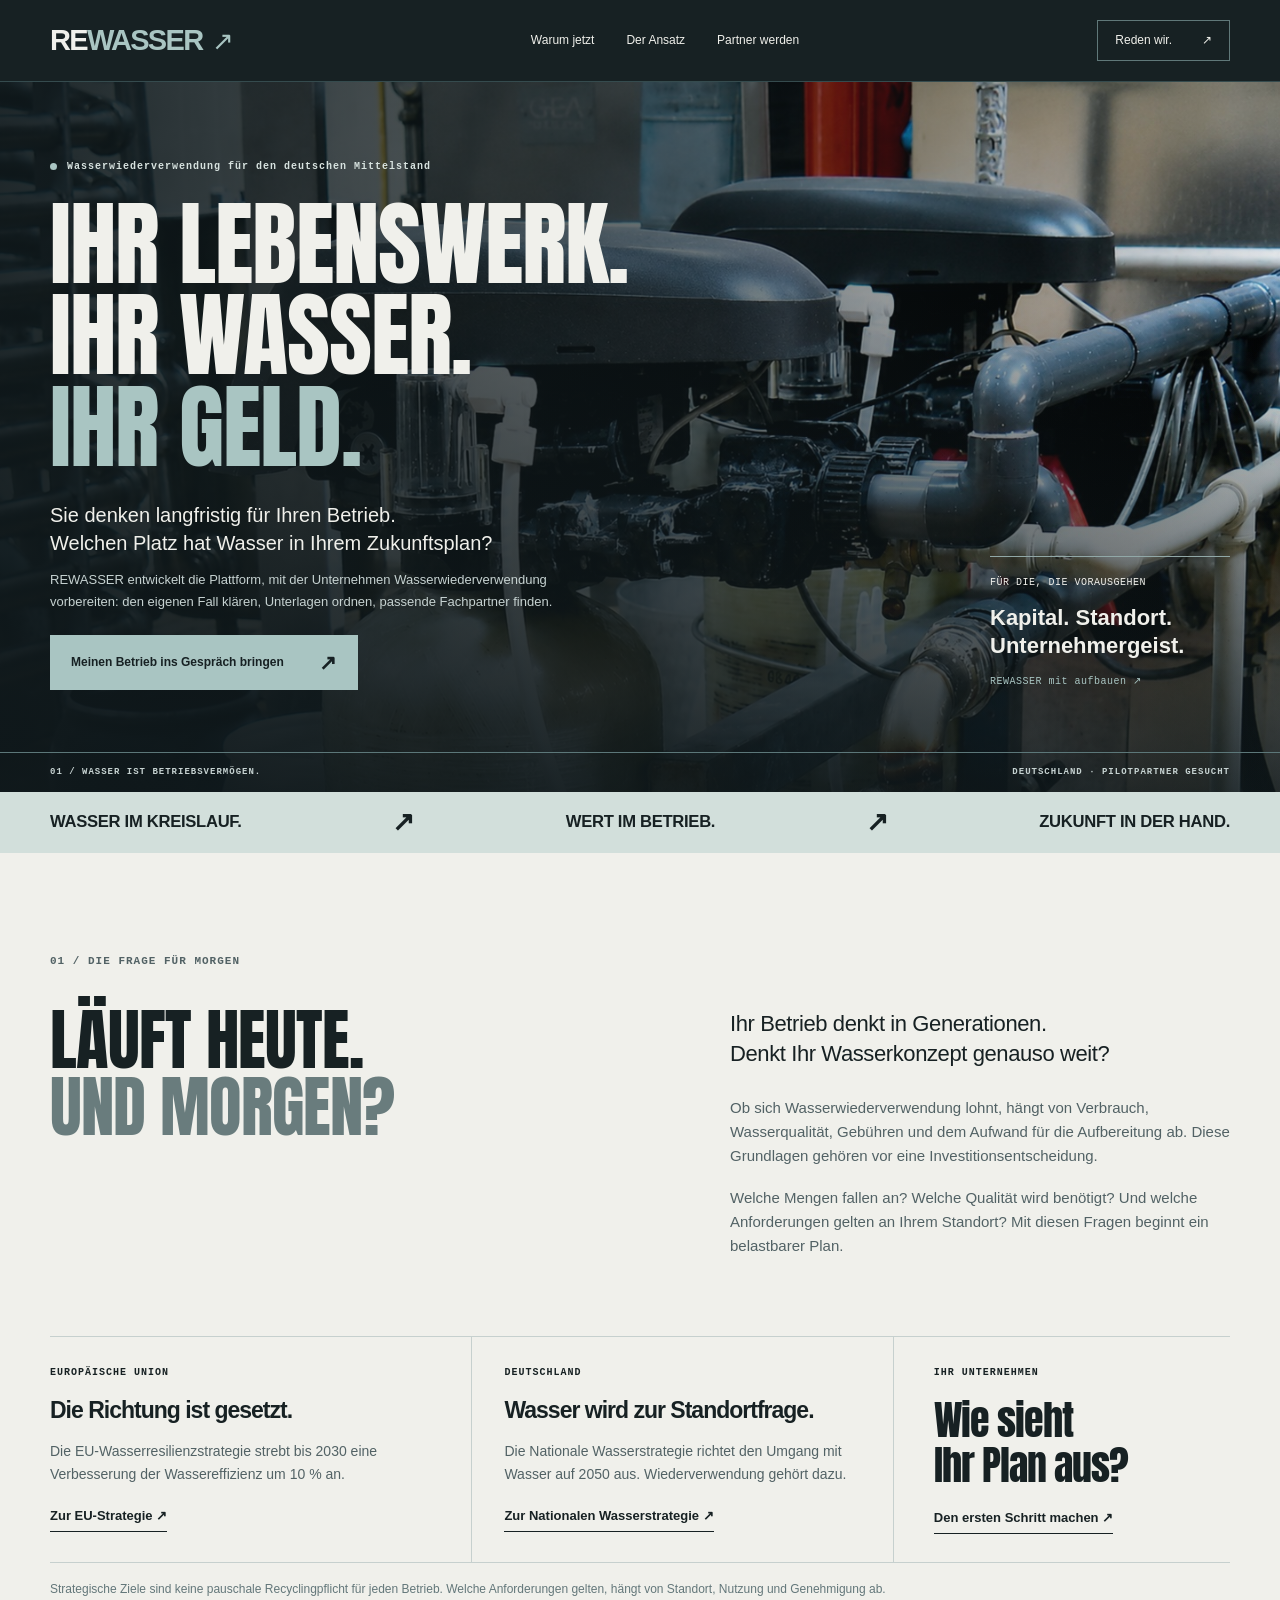
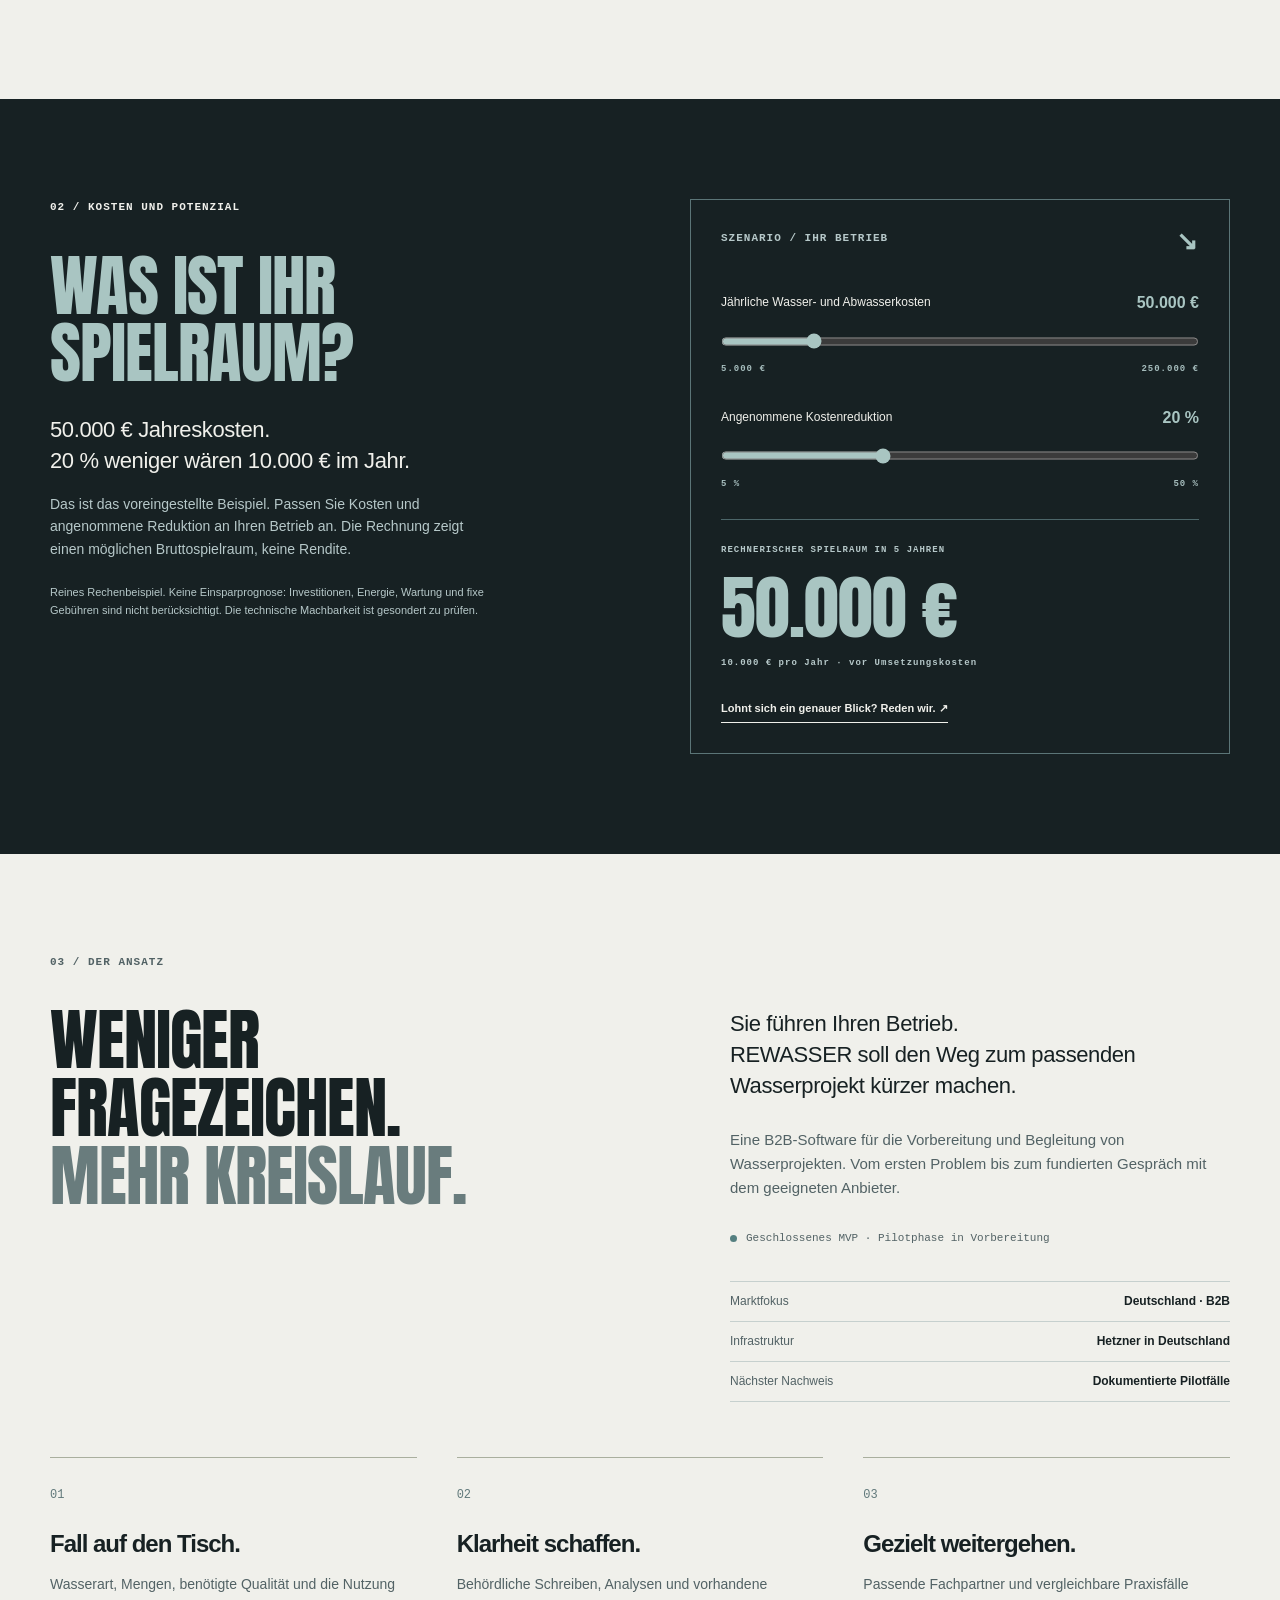
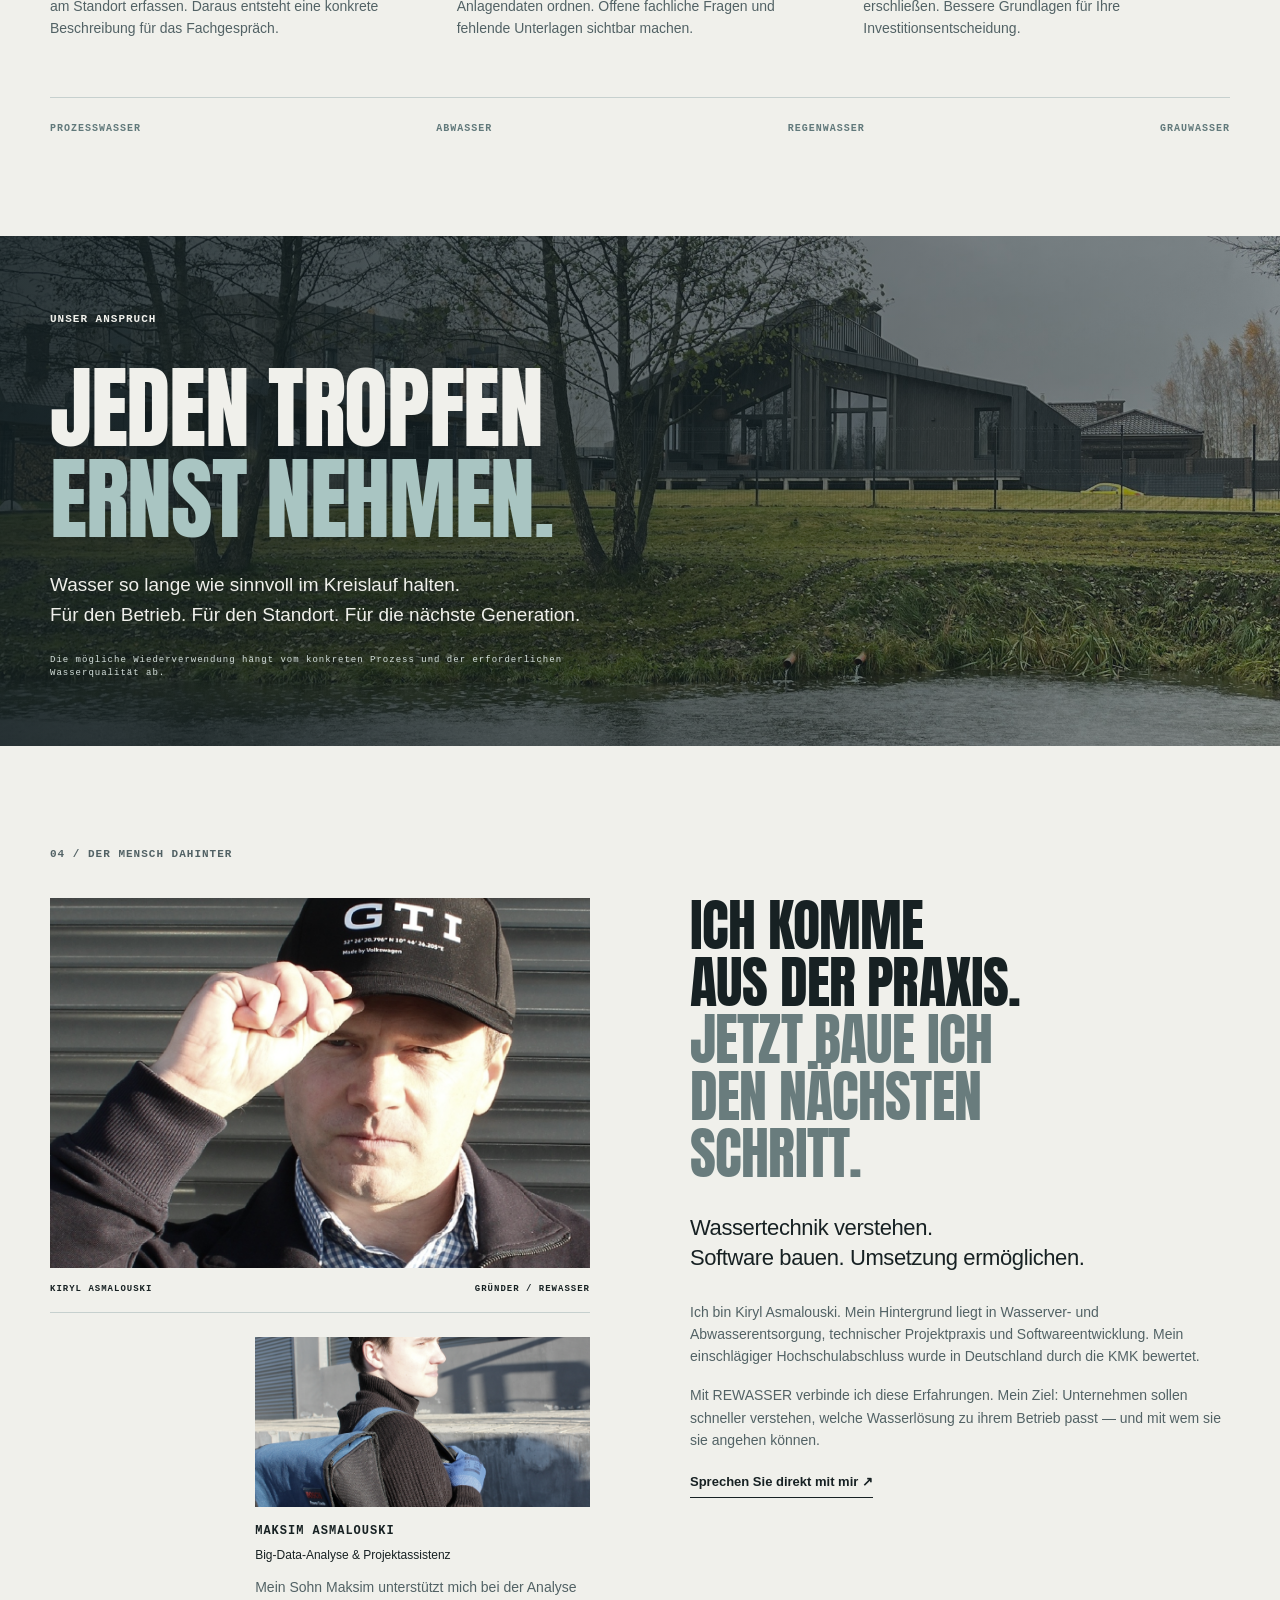
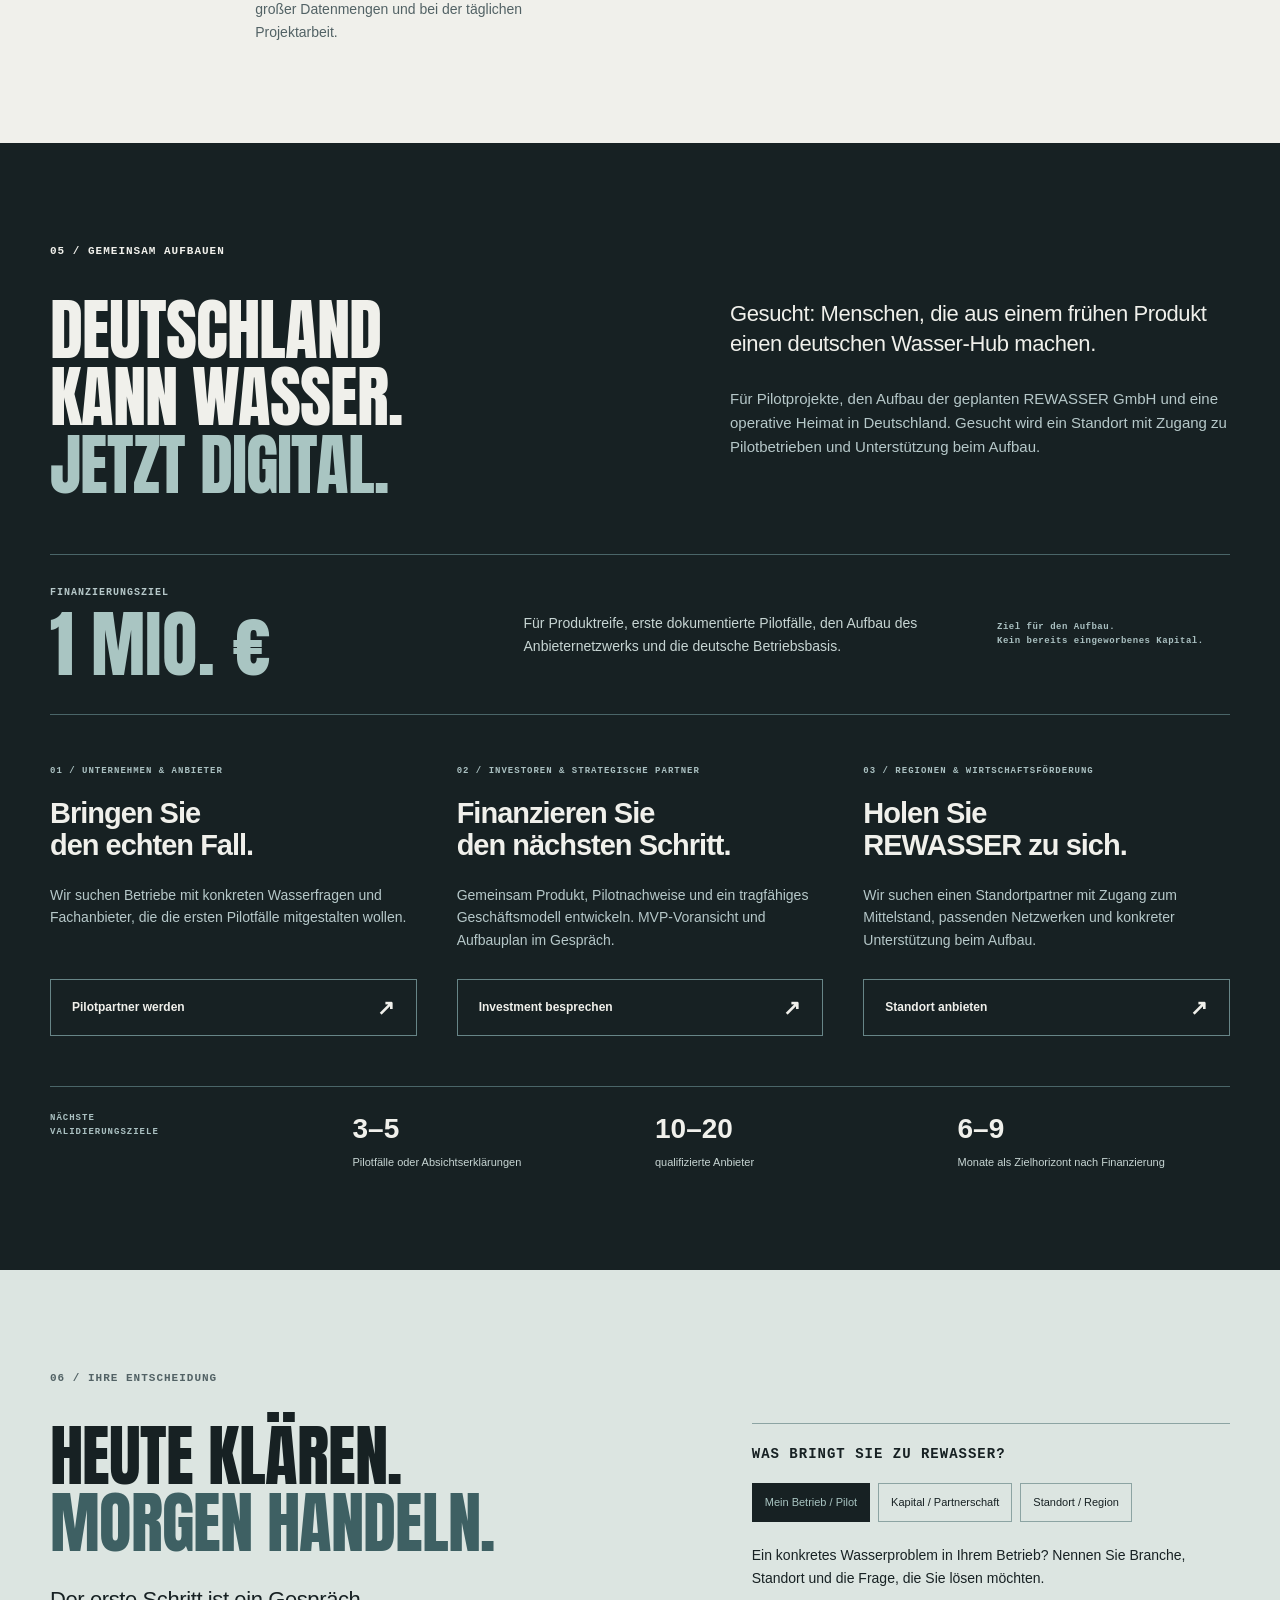
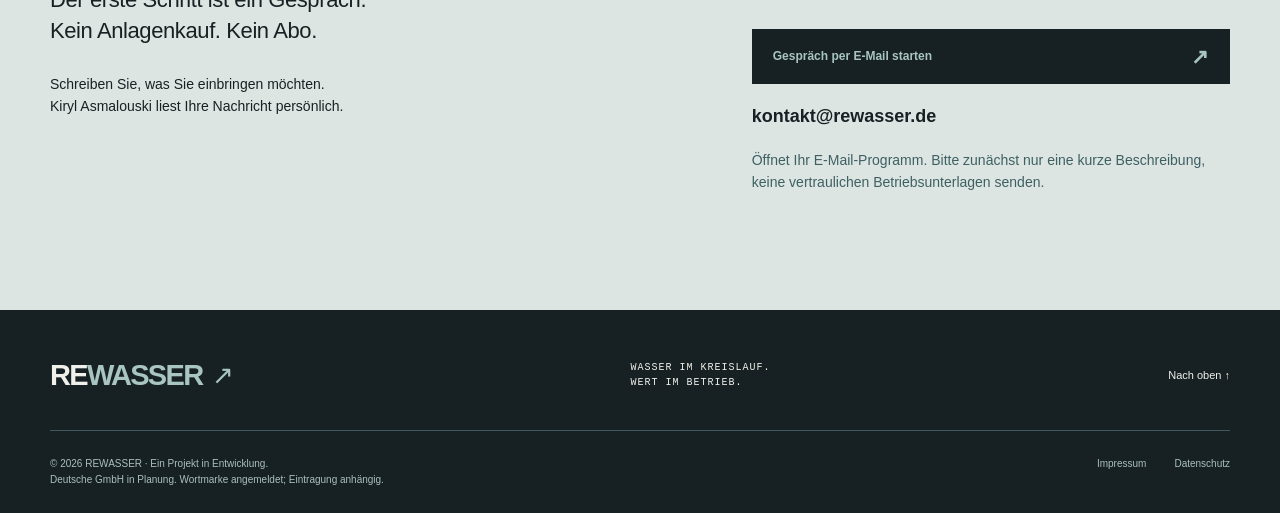
==== index.html @ 2080d6a1 "Initial commit" ====
<!doctype html>
<html lang="de">
<head>
  <meta charset="utf-8">
  <meta name="viewport" content="width=device-width, initial-scale=1">
  <title>REWASSER — Ihr Wasser. Ihr Geld. Ihre Entscheidung.</title>
  <meta name="description" content="Ihr Lebenswerk verdient einen Plan fürs Wasser. REWASSER entwickelt die B2B-Plattform für Wasserwiederverwendung in Deutschland. Pilotpartner, Investoren und Standortpartner gesucht.">
  <meta name="theme-color" content="#172123">
  <link rel="canonical" href="https://rewasser.de/">
  <link rel="icon" href="assets/img/favicon.png" type="image/png">
  <meta property="og:type" content="website">
  <meta property="og:locale" content="de_DE">
  <meta property="og:title" content="Ihr Lebenswerk. Ihr Wasser. Ihr Geld. — REWASSER">
  <meta property="og:description" content="Wasserwiederverwendung fundiert vorbereiten. Mit Blick auf Betrieb, Kosten und Umsetzung. Werden Sie Pilot-, Kapital- oder Standortpartner von REWASSER.">
  <meta property="og:url" content="https://rewasser.de/">
  <meta property="og:image" content="https://rewasser.de/assets/img/3.jpg">
  <meta name="twitter:card" content="summary_large_image">
  <link rel="stylesheet" href="assets/campaign.css">
  <script src="assets/campaign.js" defer></script>
</head>
<body>
  <a class="skip" href="#main">Zum Inhalt</a>
  <header class="header">
    <a class="brand" href="#top" aria-label="Rewasser Startseite">RE<span>WASSER</span><i aria-hidden="true">↗</i></a>
    <nav aria-label="Hauptnavigation">
      <a href="#warum">Warum jetzt</a><a href="#how">Der Ansatz</a><a href="#partner">Partner werden</a>
    </nav>
    <a class="header-cta" href="#contact">Reden wir. <span aria-hidden="true">↗</span></a>
  </header>
  <main id="main">
    <section class="hero" id="top" aria-labelledby="hero-title">
      <img class="hero-image" src="assets/img/3.jpg" alt="Rohrleitungen, Filter und Druckanzeigen einer Wasseraufbereitungsanlage" width="2048" height="800" fetchpriority="high">
      <div class="hero-shade"></div>
      <div class="hero-content wrap">
        <p class="eyebrow"><span class="signal"></span> Wasserwiederverwendung für den deutschen Mittelstand</p>
        <h1 id="hero-title">IHR LEBENSWERK.<br> IHR WASSER.<br> <span>IHR GELD.</span></h1>
        <div class="hero-bottom">
          <div><p class="hero-lead">Sie denken langfristig für Ihren Betrieb.<br class="desktop-break"> Welchen Platz hat Wasser in Ihrem Zukunftsplan?</p>
          <p class="hero-description">REWASSER entwickelt die Plattform, mit der Unternehmen Wasserwiederverwendung vorbereiten: den eigenen Fall klären, Unterlagen ordnen, passende Fachpartner finden.</p>
          <a class="button accent" href="#contact">Meinen Betrieb ins Gespräch bringen <span aria-hidden="true">↗</span></a></div>
          <a class="hero-aside" href="#partner"><span>FÜR DIE, DIE VORAUSGEHEN</span><strong>Kapital. Standort.<br> Unternehmergeist.</strong><span>REWASSER mit aufbauen ↗</span></a>
        </div>
      </div>
      <div class="hero-caption"><span>01 / WASSER IST BETRIEBSVERMÖGEN.</span><span>DEUTSCHLAND · PILOTPARTNER GESUCHT</span></div>
    </section>

    <div class="ticker" aria-label="Wasser im Kreislauf. Wert im Betrieb."><span>WASSER IM KREISLAUF.</span><span aria-hidden="true">↗</span><span>WERT IM BETRIEB.</span><span aria-hidden="true">↗</span><span>ZUKUNFT IN DER HAND.</span></div>

    <section class="section paper" id="warum">
      <div class="wrap"><p class="eyebrow dark">01 / DIE FRAGE FÜR MORGEN</p>
        <div class="intro-grid" id="about"><h2>LÄUFT HEUTE.<br> <span class="muted">UND MORGEN?</span></h2><div class="intro-copy"><p class="lead">Ihr Betrieb denkt in Generationen.<br> Denkt Ihr Wasserkonzept genauso weit?</p><p>Ob sich Wasserwiederverwendung lohnt, hängt von Verbrauch, Wasserqualität, Gebühren und dem Aufwand für die Aufbereitung ab. Diese Grundlagen gehören vor eine Investitionsentscheidung.</p><p>Welche Mengen fallen an? Welche Qualität wird benötigt? Und welche Anforderungen gelten an Ihrem Standort? Mit diesen Fragen beginnt ein belastbarer Plan.</p></div></div>
        <div class="policy-row"><div><span class="small-label">EUROPÄISCHE UNION</span><h3>Die Richtung ist gesetzt.</h3><p>Die EU-Wasserresilienzstrategie strebt bis 2030 eine Verbesserung der Wassereffizienz um 10 % an.</p><a class="text-link" href="https://commission.europa.eu/topics/environment/water-resilience-strategy_de" target="_blank" rel="noopener noreferrer">Zur EU-Strategie ↗</a></div><div><span class="small-label">DEUTSCHLAND</span><h3>Wasser wird zur Standortfrage.</h3><p>Die Nationale Wasserstrategie richtet den Umgang mit Wasser auf 2050 aus. Wiederverwendung gehört dazu.</p><a class="text-link" href="https://www.bundesumweltministerium.de/wasserstrategie" target="_blank" rel="noopener noreferrer">Zur Nationalen Wasserstrategie ↗</a></div><div class="policy-question"><span class="small-label">IHR UNTERNEHMEN</span><h3>Wie sieht<br> Ihr Plan aus?</h3><a class="text-link" href="#how">Den ersten Schritt machen ↗</a></div></div>
        <p class="fineprint">Strategische Ziele sind keine pauschale Recyclingpflicht für jeden Betrieb. Welche Anforderungen gelten, hängt von Standort, Nutzung und Genehmigung ab.</p>
      </div>
    </section>

    <section class="calculator section" aria-labelledby="cost-title">
      <div class="wrap calc-grid"><div><p class="eyebrow">02 / KOSTEN UND POTENZIAL</p><h2 id="cost-title">WAS IST IHR<br> SPIELRAUM?</h2><p class="lead">50.000 € Jahreskosten.<br> 20 % weniger wären 10.000 € im Jahr.</p><p>Das ist das voreingestellte Beispiel. Passen Sie Kosten und angenommene Reduktion an Ihren Betrieb an. Die Rechnung zeigt einen möglichen Bruttospielraum, keine Rendite.</p><p class="fineprint">Reines Rechenbeispiel. Keine Einsparprognose: Investitionen, Energie, Wartung und fixe Gebühren sind nicht berücksichtigt. Die technische Machbarkeit ist gesondert zu prüfen.</p></div>
        <div class="calc-panel"><div class="calc-heading"><span>SZENARIO / IHR BETRIEB</span><span aria-hidden="true">↘</span></div>
          <label for="cost">Jährliche Wasser- und Abwasserkosten <output id="cost-label" for="cost">50.000 €</output></label><input type="range" id="cost" min="5000" max="250000" step="1000" value="50000"><div class="range-ends"><span>5.000 €</span><span>250.000 €</span></div>
          <label for="saving">Angenommene Kostenreduktion <output id="saving-label" for="saving">20 %</output></label><input type="range" id="saving" min="5" max="50" step="1" value="20"><div class="range-ends"><span>5 %</span><span>50 %</span></div>
          <div class="calc-result" aria-live="polite" aria-atomic="true"><span>RECHNERISCHER SPIELRAUM IN 5 JAHREN</span><strong id="result">50.000 €</strong><span id="annual">10.000 € pro Jahr · vor Umsetzungskosten</span></div>
          <a class="text-link" href="#contact">Lohnt sich ein genauer Blick? Reden wir. ↗</a>
          <noscript><p>Beispiel: 50.000 € × 20 % × 5 Jahre = 50.000 €. Für eigene Szenarien aktivieren Sie JavaScript.</p></noscript>
        </div>
      </div>
    </section>

    <section class="section paper" id="how"><div class="wrap"><p class="eyebrow dark">03 / DER ANSATZ</p><div class="intro-grid"><h2>WENIGER<br> FRAGEZEICHEN.<br> <span class="muted">MEHR KREISLAUF.</span></h2><div class="intro-copy"><p class="lead">Sie führen Ihren Betrieb.<br> REWASSER soll den Weg zum passenden Wasserprojekt kürzer machen.</p><p>Eine B2B-Software für die Vorbereitung und Begleitung von Wasserprojekten. Vom ersten Problem bis zum fundierten Gespräch mit dem geeigneten Anbieter.</p><p class="stage" id="status"><span class="signal"></span> Geschlossenes MVP · Pilotphase in Vorbereitung</p><dl class="product-facts"><div><dt>Marktfokus</dt><dd>Deutschland · B2B</dd></div><div><dt>Infrastruktur</dt><dd>Hetzner in Deutschland</dd></div><div><dt>Nächster Nachweis</dt><dd>Dokumentierte Pilotfälle</dd></div></dl></div></div>
      <ol class="steps"><li><span class="step-no">01</span><h3>Fall auf den Tisch.</h3><p>Wasserart, Mengen, benötigte Qualität und die Nutzung am Standort erfassen. Daraus entsteht eine konkrete Beschreibung für das Fachgespräch.</p></li><li><span class="step-no">02</span><h3>Klarheit schaffen.</h3><p>Behördliche Schreiben, Analysen und vorhandene Anlagendaten ordnen. Offene fachliche Fragen und fehlende Unterlagen sichtbar machen.</p></li><li><span class="step-no">03</span><h3>Gezielt weitergehen.</h3><p>Passende Fachpartner und vergleichbare Praxisfälle erschließen. Bessere Grundlagen für Ihre Investitionsentscheidung.</p></li></ol>
      <div class="scope"><span>PROZESSWASSER</span><span>ABWASSER</span><span>REGENWASSER</span><span>GRAUWASSER</span></div>
    </div></section>

    <section class="manifesto" aria-labelledby="ambition-title"><img src="assets/img/1.jpg" width="2048" height="800" loading="lazy" alt="Gebäude und Grünflächen an einem Wasserlauf"><div class="manifesto-shade"></div><div class="wrap manifesto-content"><p class="eyebrow">UNSER ANSPRUCH</p><h2 id="ambition-title">JEDEN TROPFEN<br> <span>ERNST NEHMEN.</span></h2><p>Wasser so lange wie sinnvoll im Kreislauf halten.<br> Für den Betrieb. Für den Standort. Für die nächste Generation.</p><span class="manifesto-note">Die mögliche Wiederverwendung hängt vom konkreten Prozess und der erforderlichen Wasserqualität ab.</span></div></section>

    <section class="section paper founder" id="credibility"><div class="wrap"><p class="eyebrow dark">04 / DER MENSCH DAHINTER</p><div class="founder-grid"><div class="founder-photos"><img class="portrait" src="assets/img/4.jpg" width="2048" height="800" alt="Kiryl Asmalouski, Gründer von Rewasser" loading="lazy"><div class="photo-caption"><span>KIRYL ASMALOUSKI</span><span>GRÜNDER / REWASSER</span></div><figure class="team-profile"><img class="field-photo" src="assets/img/2.jpg" width="2048" height="800" alt="Maksim Asmalouski" loading="lazy"><figcaption><div class="team-name">Maksim Asmalouski</div><div class="team-role">Big-Data-Analyse &amp; Projektassistenz</div><p>Mein Sohn Maksim unterstützt mich bei der Analyse großer Datenmengen und bei der täglichen Projektarbeit.</p></figcaption></figure></div><div class="founder-copy"><h2>ICH KOMME<br> AUS DER PRAXIS.<br> <span class="muted">JETZT BAUE ICH<br> DEN NÄCHSTEN<br> SCHRITT.</span></h2><p class="lead">Wassertechnik verstehen.<br> Software bauen. Umsetzung ermöglichen.</p><p>Ich bin Kiryl Asmalouski. Mein Hintergrund liegt in Wasserver- und Abwasserentsorgung, technischer Projektpraxis und Softwareentwicklung. Mein einschlägiger Hochschulabschluss wurde in Deutschland durch die KMK bewertet.</p><p>Mit REWASSER verbinde ich diese Erfahrungen. Mein Ziel: Unternehmen sollen schneller verstehen, welche Wasserlösung zu ihrem Betrieb passt — und mit wem sie sie angehen können.</p><a class="text-link" href="mailto:kontakt@rewasser.de?subject=Pers%C3%B6nliches%20Gespr%C3%A4ch%20zu%20REWASSER">Sprechen Sie direkt mit mir ↗</a></div></div></div></section>

    <section class="section partners" id="partner"><div class="wrap"><p class="eyebrow">05 / GEMEINSAM AUFBAUEN</p><div class="intro-grid"><h2>DEUTSCHLAND<br> KANN WASSER.<br> <span>JETZT DIGITAL.</span></h2><div class="intro-copy"><p class="lead">Gesucht: Menschen, die aus einem frühen Produkt einen deutschen Wasser-Hub machen.</p><p>Für Pilotprojekte, den Aufbau der geplanten REWASSER GmbH und eine operative Heimat in Deutschland. Gesucht wird ein Standort mit Zugang zu Pilotbetrieben und Unterstützung beim Aufbau.</p></div></div>
      <div class="funding"><div><span class="small-label">FINANZIERUNGSZIEL</span><strong>1 MIO. €</strong></div><p>Für Produktreife, erste dokumentierte Pilotfälle, den Aufbau des Anbieternetzwerks und die deutsche Betriebsbasis.</p><span class="funding-note">Ziel für den Aufbau.<br> Kein bereits eingeworbenes Kapital.</span></div>
      <div class="partner-paths"><article><span class="small-label">01 / UNTERNEHMEN & ANBIETER</span><h3>Bringen Sie<br> den echten Fall.</h3><p>Wir suchen Betriebe mit konkreten Wasserfragen und Fachanbieter, die die ersten Pilotfälle mitgestalten wollen.</p><a class="button outline" data-contact="pilot" href="#contact">Pilotpartner werden <span aria-hidden="true">↗</span></a></article><article><span class="small-label">02 / INVESTOREN & STRATEGISCHE PARTNER</span><h3>Finanzieren Sie<br> den nächsten Schritt.</h3><p>Gemeinsam Produkt, Pilotnachweise und ein tragfähiges Geschäftsmodell entwickeln. MVP-Voransicht und Aufbauplan im Gespräch.</p><a class="button outline" data-contact="investment" href="#contact">Investment besprechen <span aria-hidden="true">↗</span></a></article><article><span class="small-label">03 / REGIONEN & WIRTSCHAFTSFÖRDERUNG</span><h3>Holen Sie<br> REWASSER zu sich.</h3><p>Wir suchen einen Standortpartner mit Zugang zum Mittelstand, passenden Netzwerken und konkreter Unterstützung beim Aufbau.</p><a class="button outline" data-contact="region" href="#contact">Standort anbieten <span aria-hidden="true">↗</span></a></article></div>
      <div class="milestones"><span>NÄCHSTE VALIDIERUNGSZIELE</span><p><strong>3–5</strong> Pilotfälle oder Absichtserklärungen</p><p><strong>10–20</strong> qualifizierte Anbieter</p><p><strong>6–9</strong> Monate als Zielhorizont nach Finanzierung</p></div>
    </div></section>

    <section class="section contact" id="contact"><div class="wrap"><p class="eyebrow dark">06 / IHRE ENTSCHEIDUNG</p><div class="contact-grid"><div><h2>HEUTE KLÄREN.<br> <span>MORGEN HANDELN.</span></h2><p class="lead">Der erste Schritt ist ein Gespräch.<br> Kein Anlagenkauf. Kein Abo.</p><p>Schreiben Sie, was Sie einbringen möchten.<br> Kiryl Asmalouski liest Ihre Nachricht persönlich.</p></div><div class="contact-box"><p class="small-label">WAS BRINGT SIE ZU REWASSER?</p><div class="contact-choices" role="group" aria-label="Gesprächsanlass"><button type="button" data-interest="pilot" aria-pressed="true">Mein Betrieb / Pilot</button><button type="button" data-interest="investment" aria-pressed="false">Kapital / Partnerschaft</button><button type="button" data-interest="region" aria-pressed="false">Standort / Region</button></div><p id="contact-description">Ein konkretes Wasserproblem in Ihrem Betrieb? Nennen Sie Branche, Standort und die Frage, die Sie lösen möchten.</p><a id="contact-mail" class="button black" href="mailto:kontakt@rewasser.de?subject=REWASSER%20%E2%80%94%20Pilotgespr%C3%A4ch">Gespräch per E-Mail starten <span aria-hidden="true">↗</span></a><a class="direct-mail" href="mailto:kontakt@rewasser.de">kontakt@rewasser.de</a><p class="contact-note">Öffnet Ihr E-Mail-Programm. Bitte zunächst nur eine kurze Beschreibung, keine vertraulichen Betriebsunterlagen senden.</p></div></div></div></section>
  </main>
  <footer><div class="wrap"><div class="footer-top"><a class="brand" href="#top">RE<span>WASSER</span><i aria-hidden="true">↗</i></a><p>WASSER IM KREISLAUF.<br> WERT IM BETRIEB.</p><a href="#top" class="back-top">Nach oben ↑</a></div><div class="footer-bottom"><p>© 2026 REWASSER · Ein Projekt in Entwicklung.<br> Deutsche GmbH in Planung. Wortmarke angemeldet; Eintragung anhängig.</p><div><a href="impressum.html">Impressum</a><a href="datenschutz.html">Datenschutz</a></div></div></div></footer>
</body>
</html>
---- assets/campaign.css ----
@font-face{font-family:'Anton';src:url('fonts/Anton-Regular.ttf') format('truetype');font-weight:400;font-style:normal;font-display:swap}
:root{--ink:#172123;--paper:#f0f0eb;--accent:#a9c5c2;--gray:#697c7d;--line:#c6d0ce;--max:1320px}*{box-sizing:border-box}html{scroll-behavior:smooth;scroll-padding-top:88px}body{margin:0;background:var(--ink);color:var(--paper);font-family:Arial,Helvetica,sans-serif;font-size:16px;line-height:1.6}a{color:inherit;text-decoration:none}button,input{font:inherit}button,a,input{-webkit-tap-highlight-color:transparent}a:focus-visible,button:focus-visible,input:focus-visible{outline:3px solid #4476ef;outline-offset:6px}img{display:block;max-width:100%}p{margin:0 0 1.2em}h1,h2,h3{margin:0;font-weight:900}h1,h2{font-family:'Anton',Impact,'Arial Narrow',Arial,sans-serif;font-weight:400;letter-spacing:-.015em;line-height:1.01}h2{font-size:clamp(42px,5.25vw,76px)}h3{line-height:1.12;font-size:27px;letter-spacing:-1px}section{scroll-margin-top:0}.wrap{width:min(var(--max),calc(100% - 100px));margin:auto}.section{padding:100px 0}.paper{background:var(--paper);color:var(--ink)}.eyebrow,.small-label,.photo-caption,.hero-caption,.calc-heading,.range-ends,.calc-result>span,.scope,.milestones>span,.manifesto-note,.funding-note{font-family:'Courier New',monospace;font-size:11px;line-height:1.5;font-weight:700;letter-spacing:1px}.eyebrow{margin-bottom:36px;display:flex;gap:10px;align-items:center}.dark{color:#526265}.signal{display:inline-block;width:7px;height:7px;border-radius:50%;background:var(--accent);flex-shrink:0}.muted{color:var(--gray)}.lead{font-size:22px;line-height:1.4;letter-spacing:-.4px}.fineprint{font-size:12px;line-height:1.6;color:#63777a}.skip{position:fixed;left:15px;top:-100px;z-index:100;background:var(--accent);color:var(--ink);padding:12px}.skip:focus{top:10px}.header{height:82px;position:sticky;top:0;z-index:20;background:var(--ink);display:flex;align-items:center;justify-content:space-between;padding:0 50px;border-bottom:1px solid #354b4e;gap:25px}.brand{display:inline-flex;align-items:center;font-weight:900;font-size:29px;letter-spacing:-1.7px;line-height:1}.brand span{color:var(--accent)}.brand i{font-size:26px;font-style:normal;font-weight:400;margin-left:10px;color:var(--accent)}.header nav{display:flex;gap:32px;font-size:12px}.header nav a:hover{color:var(--accent)}.header-cta{font-size:12px;padding:10px 17px;border:1px solid #607879;display:flex;align-items:center;gap:30px}.header-cta:hover{background:var(--accent);color:var(--ink)}.hero{position:relative;isolation:isolate;min-height:710px;display:flex;flex-direction:column;justify-content:space-between}.hero-image,.hero-shade{position:absolute;inset:0;width:100%;height:100%;object-fit:cover;z-index:-2}.hero-image{object-position:60% center}.hero-shade{z-index:-1;background:linear-gradient(90deg,rgba(15,24,27,.93),rgba(15,24,27,.6) 55%,rgba(15,24,27,.1)),linear-gradient(0deg,rgba(15,24,27,.85),transparent 70%)}.hero-content{padding-top:50px;padding-bottom:35px}.hero .eyebrow{color:#d7e2df;margin-bottom:24px;font-size:10px}.hero h1{font-size:clamp(65px,7.3vw,109px);line-height:.98;max-width:950px;letter-spacing:-1px}.hero h1 span{color:var(--accent)}.hero-bottom{display:grid;grid-template-columns:1.25fr .65fr;gap:60px;align-items:end;margin-top:28px}.hero-lead{font-size:20px;line-height:1.4;margin-bottom:12px}.hero-description{font-size:13px;line-height:1.7;color:#c6d2d1;max-width:520px;margin-bottom:22px}.button{display:inline-flex;justify-content:space-between;align-items:center;gap:35px;padding:17px 21px;font-size:12px;font-weight:700;min-height:53px;transition:background .2s,color .2s}.button span{font-size:21px;line-height:1}.accent{background:var(--accent);color:var(--ink)}.accent:hover{background:#c6dbd7}.hero-aside{justify-self:end;border-top:1px solid #91a8a7;padding-top:18px;width:240px;display:flex;flex-direction:column;gap:13px}.hero-aside>span{font-family:'Courier New',monospace;font-size:10px;letter-spacing:.5px}.hero-aside strong{font-size:22px;line-height:1.3}.hero-aside>span:last-child{color:var(--accent)}.hero-aside:hover strong{color:var(--accent)}.hero-caption{padding:13px 50px;display:flex;justify-content:space-between;border-top:1px solid #5c7779;font-size:9px;color:#c6d2d1}.ticker{display:flex;justify-content:space-between;align-items:center;gap:25px;padding:17px 50px;background:var(--accent);color:var(--ink);font-size:clamp(12px,1.3vw,19px);font-weight:900;letter-spacing:-.3px}.ticker>span:nth-child(2),.ticker>span:nth-child(4){font-size:27px;line-height:1}.intro-grid{display:grid;grid-template-columns:1.2fr 1fr;gap:80px;align-items:start}.intro-copy{padding-top:3px;max-width:500px}.intro-copy>p:not(.lead){font-size:15px;color:#526265}.policy-row{display:grid;grid-template-columns:1fr 1fr .8fr;margin-top:60px;border-top:1px solid var(--line);border-bottom:1px solid var(--line)}.policy-row>div{padding:28px 32px 28px 0}.policy-row>div+div{padding-left:32px;border-left:1px solid var(--line)}.small-label{display:block;margin-bottom:18px;color:inherit;font-size:10px}.policy-row h3{font-size:23px;margin-bottom:16px}.policy-row p{font-size:14px;color:#526265}.text-link{display:inline-block;font-size:13px;font-weight:700;border-bottom:1px solid currentColor;padding-bottom:4px}.text-link:hover{opacity:.7}.policy-row .policy-question{padding-left:40px}.policy-question h3{font-family:'Anton',Impact,'Arial Narrow',Arial,sans-serif;font-weight:400;font-size:40px}.paper .fineprint{margin-top:17px;margin-bottom:0;max-width:860px}.calc-grid{display:grid;grid-template-columns:1fr 1fr;gap:100px}.calculator h2{color:var(--accent);margin-bottom:28px}.calculator .lead{margin-bottom:16px}.calculator p:not(.lead):not(.eyebrow){max-width:450px;color:#b6c8c9;font-size:14px}.calculator p.fineprint{font-size:11px!important;margin-top:24px}.calc-panel{border:1px solid #5b7577;padding:30px}.calc-heading{display:flex;justify-content:space-between;color:#b6c8c9;margin-bottom:34px}.calc-heading>span:last-child{color:var(--accent);font-size:26px;line-height:1}.calc-panel label{display:flex;justify-content:space-between;gap:15px;align-items:center;font-size:12px;margin-bottom:13px}.calc-panel output{font-weight:700;white-space:nowrap;font-size:16px;color:var(--accent)}input[type=range]{width:100%;margin:0;accent-color:var(--accent);cursor:pointer;min-height:25px}.range-ends{display:flex;justify-content:space-between;font-size:9px;color:#a5bcbc;margin:2px 0 28px}.calc-result{border-top:1px solid #4c6669;padding:24px 0;display:flex;flex-direction:column}.calc-result>span{font-size:9px;color:#b6c8c9}.calc-result strong{font-family:'Anton',Impact,'Arial Narrow',Arial,sans-serif;font-weight:400;font-size:clamp(50px,5.5vw,80px);line-height:1.4;letter-spacing:-1px;color:var(--accent)}.calc-panel .text-link{font-size:11px}.stage{display:inline-flex;gap:9px;align-items:center;margin-top:12px;font-family:'Courier New',monospace;font-size:11px!important}.stage .signal{background:#547f80}.steps{display:grid;grid-template-columns:repeat(3,1fr);gap:40px;list-style:none;padding:0;margin:55px 0 40px}.steps li{border-top:1px solid #a9af9e;padding-top:22px}.step-no{font-family:'Courier New',monospace;font-size:12px;color:#61797b}.steps h3{font-size:24px;margin:25px 0 15px}.steps p{font-size:14px;color:#526265}.scope{border-top:1px solid var(--line);padding-top:23px;display:flex;justify-content:space-between;gap:20px;font-size:10px;color:#61797b}.manifesto{min-height:510px;position:relative;isolation:isolate;display:flex;align-items:center}.manifesto>img,.manifesto-shade{position:absolute;inset:0;width:100%;height:100%;object-fit:cover;z-index:-2}.manifesto-shade{z-index:-1;background:linear-gradient(90deg,rgba(16,28,31,.87),rgba(16,28,31,.43))}.manifesto-content{padding-top:70px;padding-bottom:60px}.manifesto h2{font-size:clamp(52px,7vw,96px);margin-bottom:26px}.manifesto h2 span{color:var(--accent)}.manifesto-content>p:not(.eyebrow){font-size:19px}.manifesto-note{display:block;max-width:550px;font-size:9px;color:#d5e0dc;font-weight:400}.founder-grid{display:grid;grid-template-columns:1fr 1fr;gap:100px}.portrait{height:370px;object-fit:cover;object-position:61% center;filter:saturate(.65)}.photo-caption{display:flex;justify-content:space-between;gap:10px;font-size:9px;padding:15px 0;border-bottom:1px solid var(--line)}.field-photo{width:62%;height:170px;object-fit:cover;object-position:38% center;margin:24px 0 0 auto;filter:saturate(.55)}.founder-copy h2{font-size:clamp(41px,4.4vw,63px);margin-bottom:30px}.founder-copy>p:not(.lead){font-size:14px;color:#526265}.partners h2 span{color:var(--accent)}.partners .intro-copy>p:not(.lead){color:#b6c8c9}.funding{margin-top:55px;padding:30px 0;border-top:1px solid #4a6568;border-bottom:1px solid #4a6568;display:grid;grid-template-columns:1fr 1fr .55fr;gap:50px;align-items:center}.funding .small-label{margin-bottom:4px;color:#b6c8c9}.funding strong{font-family:'Anton',Impact,'Arial Narrow',Arial,sans-serif;font-weight:400;font-size:73px;line-height:1.1;color:var(--accent)}.funding>p{font-size:14px;margin:0;color:#c7d5d3}.funding-note{font-size:9px;letter-spacing:.5px;color:#aac0c1}.partner-paths{display:grid;grid-template-columns:repeat(3,1fr);gap:40px;margin:50px 0}.partner-paths article{display:flex;flex-direction:column}.partner-paths .small-label{font-size:9px;color:#aac0c1}.partner-paths h3{font-size:29px;margin-bottom:22px}.partner-paths p{font-size:14px;color:#b6c8c9;margin-bottom:28px}.outline{border:1px solid #678587;margin-top:auto}.outline:hover{background:var(--accent);color:var(--ink);border-color:var(--accent)}.milestones{border-top:1px solid #4a6568;padding-top:25px;display:grid;grid-template-columns:1fr repeat(3,1fr);gap:30px}.milestones>span{font-size:9px;color:#aac0c1;max-width:140px}.milestones p{font-size:11px;line-height:1.5;color:#c7d5d3;margin:0}.milestones strong{display:block;font-size:28px;line-height:1.2;color:var(--paper);margin-bottom:8px}.contact{background:#dce5e1;color:var(--ink)}.contact-grid{display:grid;grid-template-columns:1.3fr 1fr;gap:80px}.contact h2{margin-bottom:28px;font-size:clamp(40px,5.2vw,73px)}.contact h2 span{color:#3e6063}.contact .lead{font-size:22px}.contact-grid>div>p:not(.lead){font-size:14px}.contact-box{border-top:1px solid #8ca4a3;padding-top:20px}.contact-choices{display:flex;flex-wrap:wrap;gap:8px;margin-bottom:22px}.contact-choices button{border:1px solid #8ca4a3;background:transparent;color:var(--ink);font-size:11px;padding:10px 12px;cursor:pointer}.contact-choices button[aria-pressed=true],.contact-choices button:hover{background:var(--ink);color:var(--accent);border-color:var(--ink)}#contact-description{min-height:68px}.black{background:var(--ink);color:var(--accent);width:100%}.black:hover{background:#30494c}.direct-mail{display:block;margin:18px 0;font-size:18px;font-weight:700}.contact-box .contact-note{font-size:11px;line-height:1.6;color:#3e6063}footer{padding:50px 0 25px}.footer-top{display:flex;justify-content:space-between;align-items:center;gap:30px;border-bottom:1px solid #3e585b;padding-bottom:40px}.footer-top p{font-family:'Courier New',monospace;font-size:10px;line-height:1.5;margin:0;letter-spacing:1px}.back-top{font-size:11px}.footer-bottom{display:flex;justify-content:space-between;gap:30px;margin-top:25px;color:#aabfc0;font-size:10px}.footer-bottom p{margin:0}.footer-bottom>div{display:flex;gap:28px}.footer-bottom a:hover{color:var(--accent)}
@media(min-width:1600px){.hero{min-height:800px}.hero-content{padding-top:65px}.hero-bottom{margin-top:38px}}
@media(max-width:1050px){.wrap{width:calc(100% - 64px)}.header{padding:0 32px}.header nav{gap:20px}.hero{min-height:700px}.hero h1{font-size:8.5vw}.hero-bottom{grid-template-columns:1.4fr .7fr;gap:30px}.hero-aside{width:200px}.hero-caption,.ticker{padding-left:32px;padding-right:32px}.intro-grid,.calc-grid,.founder-grid,.contact-grid{gap:45px}.funding{gap:30px}.partner-paths{gap:25px}.partner-paths .button{padding:15px;gap:10px}.section{padding:80px 0}.policy-row>div{padding-right:23px}.policy-row>div+div{padding-left:23px}.steps{gap:25px}.founder-copy h2{font-size:4.8vw}}
@media(max-width:760px){html{scroll-padding-top:68px}.wrap{width:calc(100% - 40px)}.header{height:68px;padding:0 20px;gap:12px}.brand{font-size:24px}.brand i{font-size:22px}.header nav{display:none}.header-cta{padding:8px 10px;font-size:11px;gap:12px}.hero{min-height:0}.hero-content{padding-top:40px;padding-bottom:35px}.hero .eyebrow{font-size:9px;max-width:280px;align-items:flex-start}.hero .signal{margin-top:3px}.hero h1{font-size:clamp(46px,10.5vw,78px);letter-spacing:-.5px}.hero-image{object-position:66% center}.hero-shade{background:linear-gradient(90deg,rgba(15,24,27,.92),rgba(15,24,27,.55)),linear-gradient(0deg,rgba(15,24,27,.7),transparent)}.hero-bottom{display:block;margin-top:26px}.hero-lead{font-size:18px}.hero-description{font-size:13px}.hero-aside{width:100%;display:grid;grid-template-columns:1fr 1fr;gap:12px;margin-top:30px;padding-top:16px}.hero-aside strong{font-size:16px;grid-column:2;grid-row:1/3}.hero-aside>span{font-size:9px}.hero-caption{padding:12px 20px;font-size:8px}.hero-caption>span:last-child{display:none}.ticker{padding:14px 20px;gap:12px;font-size:11px;justify-content:center}.ticker>span:last-child,.ticker>span:nth-child(4){display:none}.ticker>span:nth-child(2){font-size:20px}.section{padding:60px 0}.eyebrow{font-size:10px;margin-bottom:28px}h2{font-size:clamp(40px,9.5vw,65px)}.intro-grid,.calc-grid,.founder-grid,.contact-grid{grid-template-columns:1fr;gap:30px}.intro-copy{max-width:none}.lead{font-size:20px}.intro-copy>p:not(.lead){font-size:14px}.policy-row{grid-template-columns:1fr;margin-top:24px}.policy-row>div,.policy-row>div+div,.policy-row .policy-question{padding:24px 0;border-left:0}.policy-row>div+div{border-top:1px solid var(--line)}.policy-question h3 br{display:none}.policy-row .small-label{margin-bottom:12px}.policy-row h3{font-size:25px}.policy-row .policy-question h3{font-size:35px}.fineprint{font-size:11px}.calc-grid{gap:20px}.calc-panel{padding:23px}.calculator h2{margin-bottom:24px}.calc-result strong{font-size:65px}.calc-panel label{font-size:11px}.calc-panel output{font-size:15px}.calc-heading{margin-bottom:25px}.steps{grid-template-columns:1fr;margin:30px 0;gap:22px}.steps li{display:grid;grid-template-columns:40px 1fr;column-gap:10px}.step-no{grid-row:1/3;padding-top:3px}.steps h3{margin:0 0 12px;font-size:24px}.steps p{margin:0;grid-column:2}.scope{display:grid;grid-template-columns:1fr 1fr;gap:15px}.manifesto{min-height:440px}.manifesto h2{font-size:clamp(45px,10.5vw,72px)}.manifesto-content>p:not(.eyebrow){font-size:16px}.manifesto-note{max-width:320px}.founder-copy h2{font-size:clamp(40px,9.5vw,65px)}.portrait{height:300px;width:100%;object-position:61% center}.field-photo{height:145px;width:65%;margin-top:18px}.founder-grid{gap:40px}.funding{grid-template-columns:1fr;gap:22px;margin-top:30px;padding:25px 0}.funding strong{font-size:75px}.funding-note br{display:none}.partner-paths{grid-template-columns:1fr;gap:35px;margin:35px 0}.partner-paths article+article{border-top:1px solid #4a6568;padding-top:30px}.partner-paths h3{font-size:29px}.partner-paths h3 br{display:none}.partner-paths p{margin-bottom:20px}.partner-paths .button{max-width:360px}.milestones{grid-template-columns:1fr 1fr;gap:25px}.milestones>span{align-self:center}.contact h2{font-size:clamp(36px,8.8vw,62px)}.contact .lead{font-size:20px}.contact-box{padding-top:25px}#contact-description{min-height:0}.contact-choices button{font-size:10px;padding:10px}.footer-top{flex-wrap:wrap;gap:25px;padding-bottom:25px}.footer-top p{font-size:9px}.back-top{width:100%}.footer-bottom{flex-direction:column;gap:20px}footer{padding-top:35px}.desktop-break{display:none}}
@media(prefers-reduced-motion:reduce){html{scroll-behavior:auto}*,*::before,*::after{transition:none!important}}


/* Product facts: compact evidence alongside the existing product introduction. */
.product-facts{margin:20px 0 0;border-top:1px solid var(--line);font-size:12px}.product-facts>div{display:flex;justify-content:space-between;gap:18px;padding:10px 0;border-bottom:1px solid var(--line)}.product-facts dt{color:#526265}.product-facts dd{margin:0;text-align:right;font-weight:700}.ticker{background:#d2dfdb}


/* Maksim's introduction beside the founder profile. */
.team-profile{width:62%;margin:24px 0 0 auto}.team-profile .field-photo{width:100%;margin:0}.team-profile figcaption{padding-top:15px}.team-name{font-family:'Courier New',monospace;font-size:12px;font-weight:700;letter-spacing:1px;text-transform:uppercase}.team-role{font-size:12px;line-height:1.5;margin-top:5px}.team-profile p{font-size:14px;line-height:1.6;color:#526265;margin:12px 0 0}@media(max-width:600px){.team-profile{width:100%;margin-top:18px}}
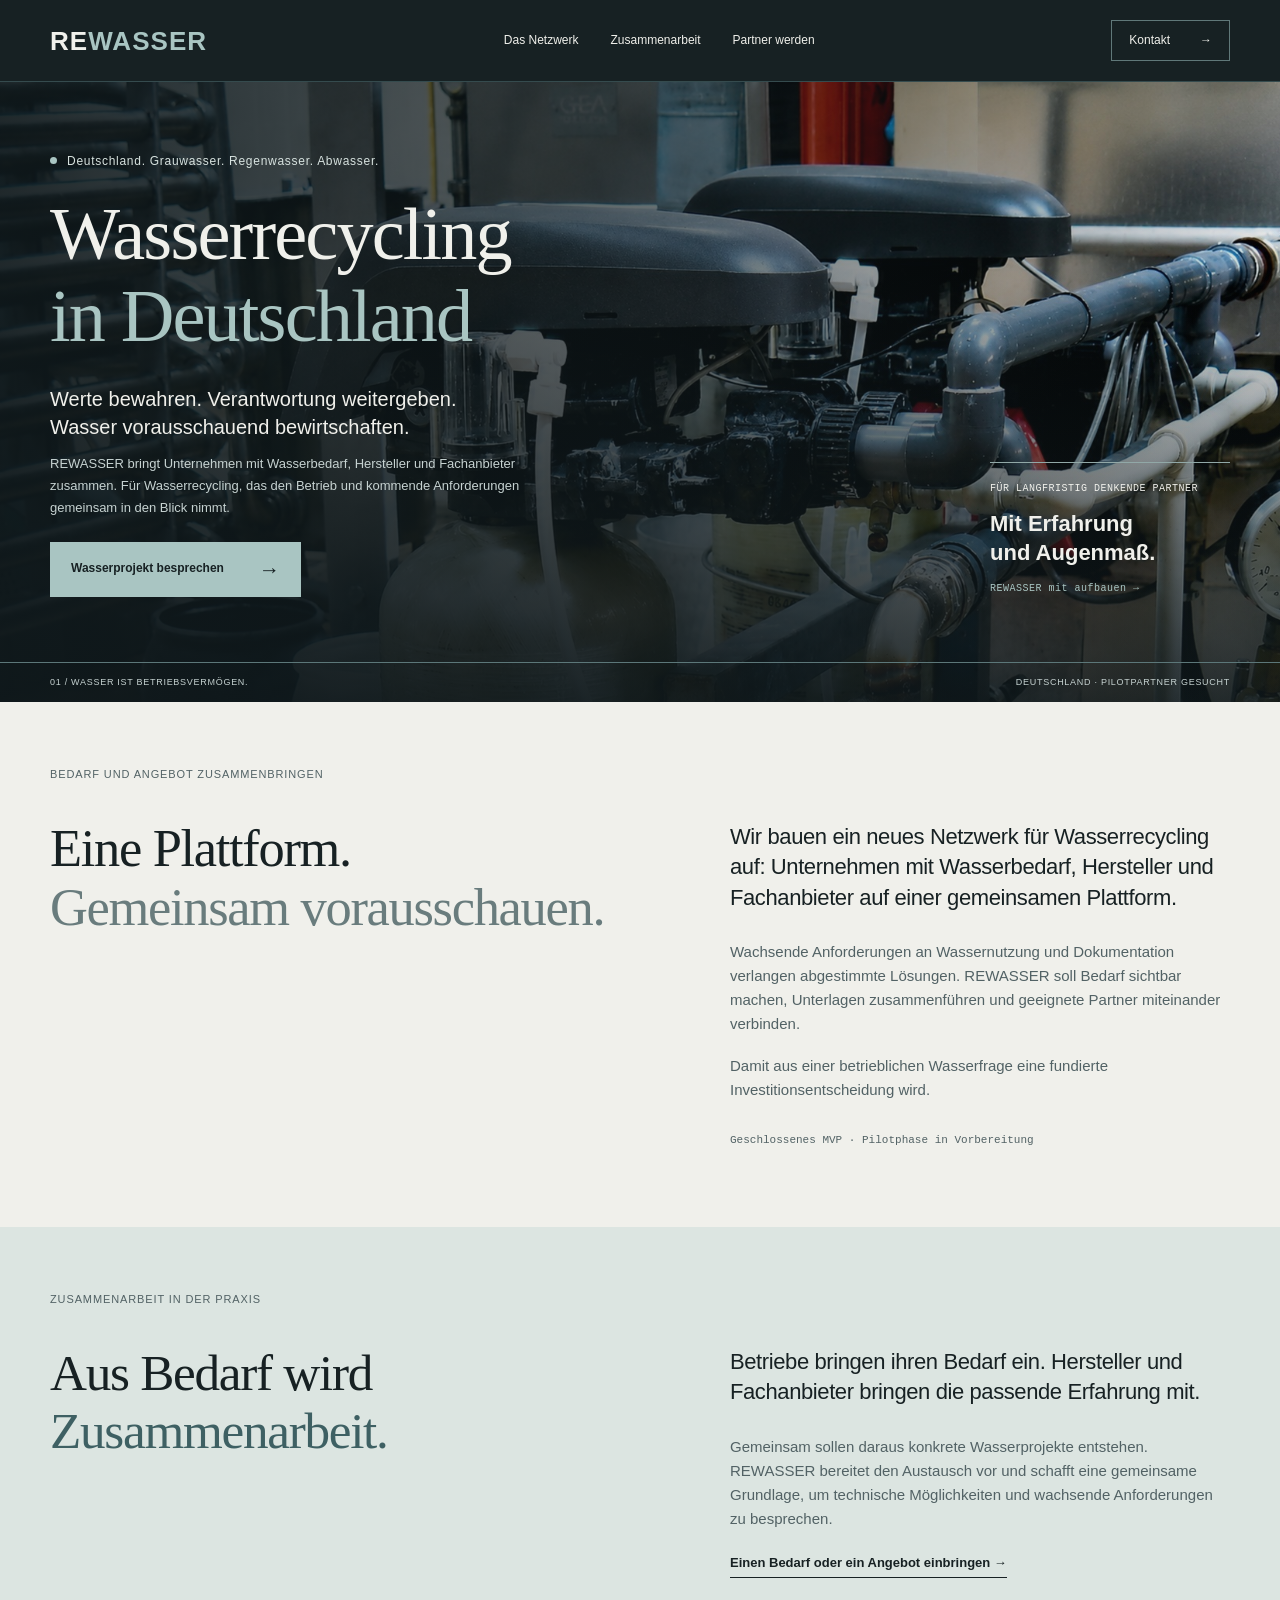
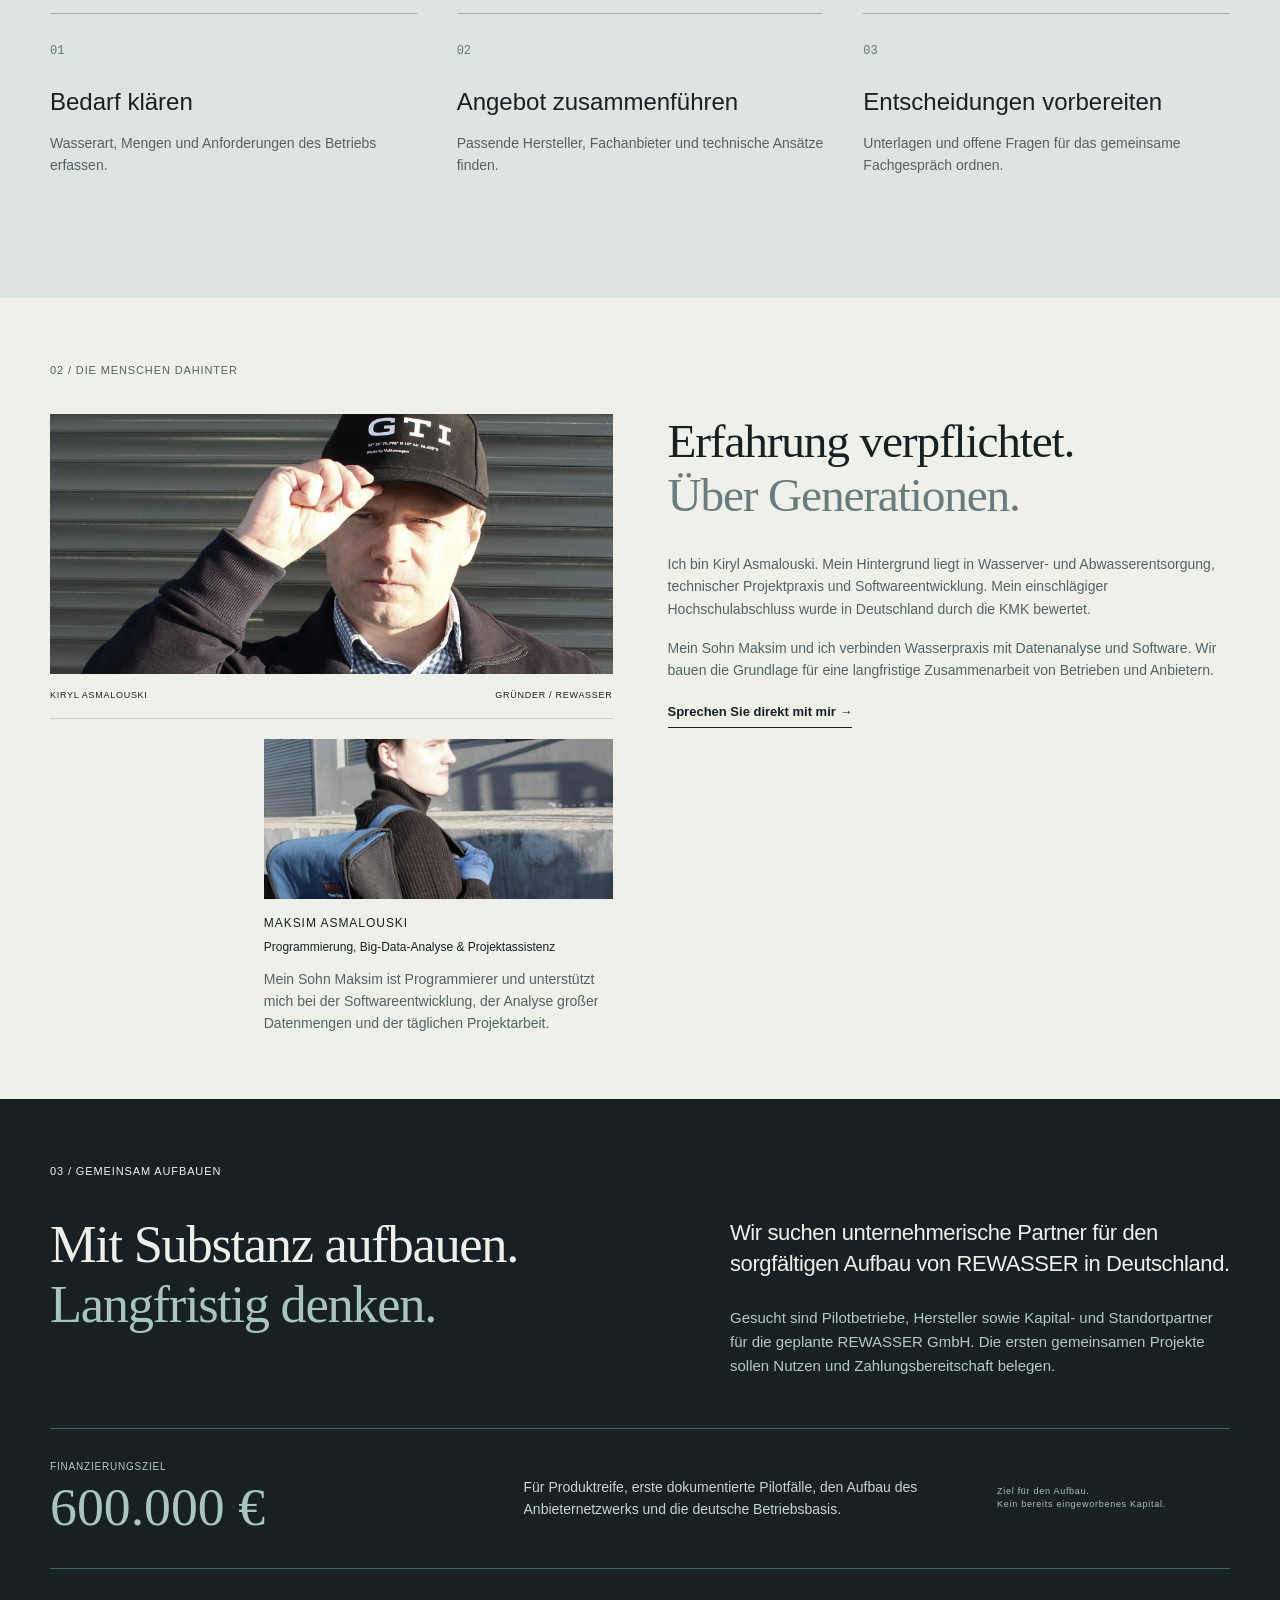
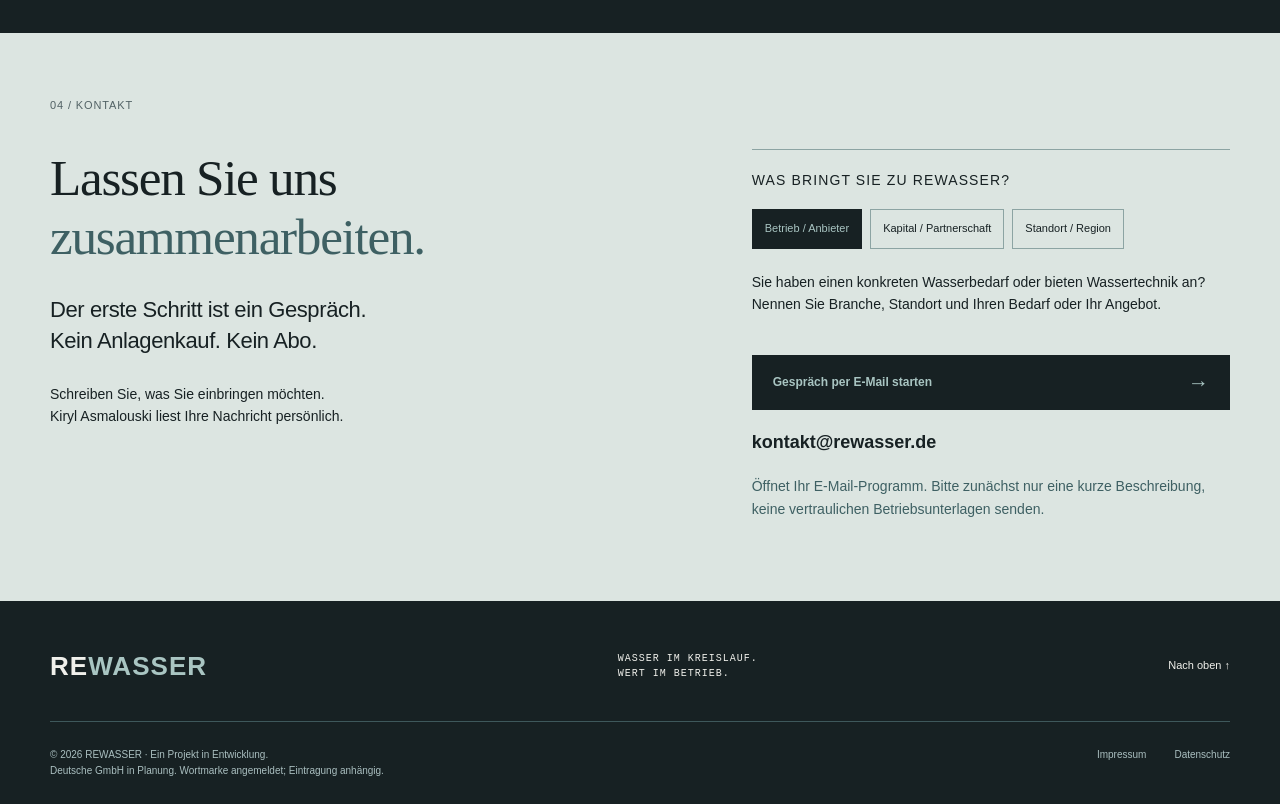
==== commit 061f8064: "chore: PROD v3 600k" ====
--- a/index.html
+++ b/index.html
@@ -3,14 +3,14 @@
 <head>
   <meta charset="utf-8">
   <meta name="viewport" content="width=device-width, initial-scale=1">
-  <title>REWASSER — Ihr Wasser. Ihr Geld. Ihre Entscheidung.</title>
-  <meta name="description" content="Ihr Lebenswerk verdient einen Plan fürs Wasser. REWASSER entwickelt die B2B-Plattform für Wasserwiederverwendung in Deutschland. Pilotpartner, Investoren und Standortpartner gesucht.">
+  <title>REWASSER — Wasserrecycling in Deutschland</title>
+  <meta name="description" content="Werte bewahren. Wasser vorausschauend bewirtschaften. REWASSER entwickelt die B2B-Plattform für Wasserwiederverwendung in Deutschland. Pilotpartner, Investoren und Standortpartner gesucht.">
   <meta name="theme-color" content="#172123">
   <link rel="canonical" href="https://rewasser.de/">
   <link rel="icon" href="assets/img/favicon.png" type="image/png">
   <meta property="og:type" content="website">
   <meta property="og:locale" content="de_DE">
-  <meta property="og:title" content="Ihr Lebenswerk. Ihr Wasser. Ihr Geld. — REWASSER">
+  <meta property="og:title" content="Wasserrecycling in Deutschland — REWASSER">
   <meta property="og:description" content="Wasserwiederverwendung fundiert vorbereiten. Mit Blick auf Betrieb, Kosten und Umsetzung. Werden Sie Pilot-, Kapital- oder Standortpartner von REWASSER.">
   <meta property="og:url" content="https://rewasser.de/">
   <meta property="og:image" content="https://rewasser.de/assets/img/3.jpg">
@@ -21,71 +21,63 @@
 <body>
   <a class="skip" href="#main">Zum Inhalt</a>
   <header class="header">
-    <a class="brand" href="#top" aria-label="Rewasser Startseite">RE<span>WASSER</span><i aria-hidden="true">↗</i></a>
+    <a class="brand" href="#top" aria-label="Rewasser Startseite">RE<span>WASSER</span></a>
     <nav aria-label="Hauptnavigation">
-      <a href="#warum">Warum jetzt</a><a href="#how">Der Ansatz</a><a href="#partner">Partner werden</a>
+      <a href="#warum">Das Netzwerk</a><a href="#how">Zusammenarbeit</a><a href="#partner">Partner werden</a>
     </nav>
-    <a class="header-cta" href="#contact">Reden wir. <span aria-hidden="true">↗</span></a>
+    <a class="header-cta" href="#contact">Kontakt <span aria-hidden="true">→</span></a>
   </header>
   <main id="main">
     <section class="hero" id="top" aria-labelledby="hero-title">
       <img class="hero-image" src="assets/img/3.jpg" alt="Rohrleitungen, Filter und Druckanzeigen einer Wasseraufbereitungsanlage" width="2048" height="800" fetchpriority="high">
       <div class="hero-shade"></div>
       <div class="hero-content wrap">
-        <p class="eyebrow"><span class="signal"></span> Wasserwiederverwendung für den deutschen Mittelstand</p>
-        <h1 id="hero-title">IHR LEBENSWERK.<br> IHR WASSER.<br> <span>IHR GELD.</span></h1>
+        <p class="eyebrow"><span class="signal"></span> Deutschland. Grauwasser. Regenwasser. Abwasser.</p>
+        <h1 id="hero-title">Wasserrecycling<br> <span>in Deutschland</span></h1>
         <div class="hero-bottom">
-          <div><p class="hero-lead">Sie denken langfristig für Ihren Betrieb.<br class="desktop-break"> Welchen Platz hat Wasser in Ihrem Zukunftsplan?</p>
-          <p class="hero-description">REWASSER entwickelt die Plattform, mit der Unternehmen Wasserwiederverwendung vorbereiten: den eigenen Fall klären, Unterlagen ordnen, passende Fachpartner finden.</p>
-          <a class="button accent" href="#contact">Meinen Betrieb ins Gespräch bringen <span aria-hidden="true">↗</span></a></div>
-          <a class="hero-aside" href="#partner"><span>FÜR DIE, DIE VORAUSGEHEN</span><strong>Kapital. Standort.<br> Unternehmergeist.</strong><span>REWASSER mit aufbauen ↗</span></a>
+          <div><p class="hero-lead">Werte bewahren. Verantwortung weitergeben.<br class="desktop-break"> Wasser vorausschauend bewirtschaften.</p>
+          <p class="hero-description">REWASSER bringt Unternehmen mit Wasserbedarf, Hersteller und Fachanbieter zusammen. Für Wasserrecycling, das den Betrieb und kommende Anforderungen gemeinsam in den Blick nimmt.</p>
+          <a class="button accent" href="#contact">Wasserprojekt besprechen <span aria-hidden="true">→</span></a></div>
+          <a class="hero-aside" href="#partner"><span>FÜR LANGFRISTIG DENKENDE PARTNER</span><strong>Mit Erfahrung<br> und Augenmaß.</strong><span>REWASSER mit aufbauen →</span></a>
         </div>
       </div>
       <div class="hero-caption"><span>01 / WASSER IST BETRIEBSVERMÖGEN.</span><span>DEUTSCHLAND · PILOTPARTNER GESUCHT</span></div>
     </section>
 
-    <div class="ticker" aria-label="Wasser im Kreislauf. Wert im Betrieb."><span>WASSER IM KREISLAUF.</span><span aria-hidden="true">↗</span><span>WERT IM BETRIEB.</span><span aria-hidden="true">↗</span><span>ZUKUNFT IN DER HAND.</span></div>
+    <section class="section paper" id="warum"><div class="wrap">
+      <p class="eyebrow dark">BEDARF UND ANGEBOT ZUSAMMENBRINGEN</p>
+      <div class="intro-grid"><h2>Eine Plattform.<br><span class="muted">Gemeinsam vorausschauen.</span></h2><div class="intro-copy">
+      <p class="lead">Wir bauen ein neues Netzwerk für Wasserrecycling auf: Unternehmen mit Wasserbedarf, Hersteller und Fachanbieter auf einer gemeinsamen Plattform.</p>
+      <p>Wachsende Anforderungen an Wassernutzung und Dokumentation verlangen abgestimmte Lösungen. REWASSER soll Bedarf sichtbar machen, Unterlagen zusammenführen und geeignete Partner miteinander verbinden.</p>
+      <p>Damit aus einer betrieblichen Wasserfrage eine fundierte Investitionsentscheidung wird.</p>
+      <p class="stage" id="status">Geschlossenes MVP · Pilotphase in Vorbereitung</p></div></div>
 
-    <section class="section paper" id="warum">
-      <div class="wrap"><p class="eyebrow dark">01 / DIE FRAGE FÜR MORGEN</p>
-        <div class="intro-grid" id="about"><h2>LÄUFT HEUTE.<br> <span class="muted">UND MORGEN?</span></h2><div class="intro-copy"><p class="lead">Ihr Betrieb denkt in Generationen.<br> Denkt Ihr Wasserkonzept genauso weit?</p><p>Ob sich Wasserwiederverwendung lohnt, hängt von Verbrauch, Wasserqualität, Gebühren und dem Aufwand für die Aufbereitung ab. Diese Grundlagen gehören vor eine Investitionsentscheidung.</p><p>Welche Mengen fallen an? Welche Qualität wird benötigt? Und welche Anforderungen gelten an Ihrem Standort? Mit diesen Fragen beginnt ein belastbarer Plan.</p></div></div>
-        <div class="policy-row"><div><span class="small-label">EUROPÄISCHE UNION</span><h3>Die Richtung ist gesetzt.</h3><p>Die EU-Wasserresilienzstrategie strebt bis 2030 eine Verbesserung der Wassereffizienz um 10 % an.</p><a class="text-link" href="https://commission.europa.eu/topics/environment/water-resilience-strategy_de" target="_blank" rel="noopener noreferrer">Zur EU-Strategie ↗</a></div><div><span class="small-label">DEUTSCHLAND</span><h3>Wasser wird zur Standortfrage.</h3><p>Die Nationale Wasserstrategie richtet den Umgang mit Wasser auf 2050 aus. Wiederverwendung gehört dazu.</p><a class="text-link" href="https://www.bundesumweltministerium.de/wasserstrategie" target="_blank" rel="noopener noreferrer">Zur Nationalen Wasserstrategie ↗</a></div><div class="policy-question"><span class="small-label">IHR UNTERNEHMEN</span><h3>Wie sieht<br> Ihr Plan aus?</h3><a class="text-link" href="#how">Den ersten Schritt machen ↗</a></div></div>
-        <p class="fineprint">Strategische Ziele sind keine pauschale Recyclingpflicht für jeden Betrieb. Welche Anforderungen gelten, hängt von Standort, Nutzung und Genehmigung ab.</p>
-      </div>
-    </section>
-
-    <section class="calculator section" aria-labelledby="cost-title">
-      <div class="wrap calc-grid"><div><p class="eyebrow">02 / KOSTEN UND POTENZIAL</p><h2 id="cost-title">WAS IST IHR<br> SPIELRAUM?</h2><p class="lead">50.000 € Jahreskosten.<br> 20 % weniger wären 10.000 € im Jahr.</p><p>Das ist das voreingestellte Beispiel. Passen Sie Kosten und angenommene Reduktion an Ihren Betrieb an. Die Rechnung zeigt einen möglichen Bruttospielraum, keine Rendite.</p><p class="fineprint">Reines Rechenbeispiel. Keine Einsparprognose: Investitionen, Energie, Wartung und fixe Gebühren sind nicht berücksichtigt. Die technische Machbarkeit ist gesondert zu prüfen.</p></div>
-        <div class="calc-panel"><div class="calc-heading"><span>SZENARIO / IHR BETRIEB</span><span aria-hidden="true">↘</span></div>
-          <label for="cost">Jährliche Wasser- und Abwasserkosten <output id="cost-label" for="cost">50.000 €</output></label><input type="range" id="cost" min="5000" max="250000" step="1000" value="50000"><div class="range-ends"><span>5.000 €</span><span>250.000 €</span></div>
-          <label for="saving">Angenommene Kostenreduktion <output id="saving-label" for="saving">20 %</output></label><input type="range" id="saving" min="5" max="50" step="1" value="20"><div class="range-ends"><span>5 %</span><span>50 %</span></div>
-          <div class="calc-result" aria-live="polite" aria-atomic="true"><span>RECHNERISCHER SPIELRAUM IN 5 JAHREN</span><strong id="result">50.000 €</strong><span id="annual">10.000 € pro Jahr · vor Umsetzungskosten</span></div>
-          <a class="text-link" href="#contact">Lohnt sich ein genauer Blick? Reden wir. ↗</a>
-          <noscript><p>Beispiel: 50.000 € × 20 % × 5 Jahre = 50.000 €. Für eigene Szenarien aktivieren Sie JavaScript.</p></noscript>
-        </div>
-      </div>
-    </section>
-
-    <section class="section paper" id="how"><div class="wrap"><p class="eyebrow dark">03 / DER ANSATZ</p><div class="intro-grid"><h2>WENIGER<br> FRAGEZEICHEN.<br> <span class="muted">MEHR KREISLAUF.</span></h2><div class="intro-copy"><p class="lead">Sie führen Ihren Betrieb.<br> REWASSER soll den Weg zum passenden Wasserprojekt kürzer machen.</p><p>Eine B2B-Software für die Vorbereitung und Begleitung von Wasserprojekten. Vom ersten Problem bis zum fundierten Gespräch mit dem geeigneten Anbieter.</p><p class="stage" id="status"><span class="signal"></span> Geschlossenes MVP · Pilotphase in Vorbereitung</p><dl class="product-facts"><div><dt>Marktfokus</dt><dd>Deutschland · B2B</dd></div><div><dt>Infrastruktur</dt><dd>Hetzner in Deutschland</dd></div><div><dt>Nächster Nachweis</dt><dd>Dokumentierte Pilotfälle</dd></div></dl></div></div>
-      <ol class="steps"><li><span class="step-no">01</span><h3>Fall auf den Tisch.</h3><p>Wasserart, Mengen, benötigte Qualität und die Nutzung am Standort erfassen. Daraus entsteht eine konkrete Beschreibung für das Fachgespräch.</p></li><li><span class="step-no">02</span><h3>Klarheit schaffen.</h3><p>Behördliche Schreiben, Analysen und vorhandene Anlagendaten ordnen. Offene fachliche Fragen und fehlende Unterlagen sichtbar machen.</p></li><li><span class="step-no">03</span><h3>Gezielt weitergehen.</h3><p>Passende Fachpartner und vergleichbare Praxisfälle erschließen. Bessere Grundlagen für Ihre Investitionsentscheidung.</p></li></ol>
-      <div class="scope"><span>PROZESSWASSER</span><span>ABWASSER</span><span>REGENWASSER</span><span>GRAUWASSER</span></div>
     </div></section>
 
-    <section class="manifesto" aria-labelledby="ambition-title"><img src="assets/img/1.jpg" width="2048" height="800" loading="lazy" alt="Gebäude und Grünflächen an einem Wasserlauf"><div class="manifesto-shade"></div><div class="wrap manifesto-content"><p class="eyebrow">UNSER ANSPRUCH</p><h2 id="ambition-title">JEDEN TROPFEN<br> <span>ERNST NEHMEN.</span></h2><p>Wasser so lange wie sinnvoll im Kreislauf halten.<br> Für den Betrieb. Für den Standort. Für die nächste Generation.</p><span class="manifesto-note">Die mögliche Wiederverwendung hängt vom konkreten Prozess und der erforderlichen Wasserqualität ab.</span></div></section>
+    <section class="section contact" id="how" aria-labelledby="cooperation-title"><div class="wrap">
+      <p class="eyebrow dark">ZUSAMMENARBEIT IN DER PRAXIS</p>
+      <div class="intro-grid"><h2 id="cooperation-title">Aus Bedarf wird<br><span class="muted">Zusammenarbeit.</span></h2><div class="intro-copy">
+        <p class="lead">Betriebe bringen ihren Bedarf ein. Hersteller und Fachanbieter bringen die passende Erfahrung mit.</p>
+        <p>Gemeinsam sollen daraus konkrete Wasserprojekte entstehen. REWASSER bereitet den Austausch vor und schafft eine gemeinsame Grundlage, um technische Möglichkeiten und wachsende Anforderungen zu besprechen.</p>
+        <a class="text-link" data-contact="pilot" href="#contact">Einen Bedarf oder ein Angebot einbringen →</a>
+      </div></div>
+      <ol class="steps"><li><span class="step-no">01</span><h3>Bedarf klären</h3><p>Wasserart, Mengen und Anforderungen des Betriebs erfassen.</p></li><li><span class="step-no">02</span><h3>Angebot zusammenführen</h3><p>Passende Hersteller, Fachanbieter und technische Ansätze finden.</p></li><li><span class="step-no">03</span><h3>Entscheidungen vorbereiten</h3><p>Unterlagen und offene Fragen für das gemeinsame Fachgespräch ordnen.</p></li></ol>
+    </div></section>
+    <section class="section paper founder" id="credibility"><div class="wrap"><p class="eyebrow dark">02 / DIE MENSCHEN DAHINTER</p><div class="founder-grid"><div class="founder-photos"><img class="portrait" src="assets/img/4.jpg" width="2048" height="800" alt="Kiryl Asmalouski, Gründer von Rewasser" loading="lazy"><div class="photo-caption"><span>KIRYL ASMALOUSKI</span><span>GRÜNDER / REWASSER</span></div><figure class="team-profile"><img class="field-photo" src="assets/img/2.jpg" width="2048" height="800" alt="Maksim Asmalouski" loading="lazy"><figcaption><div class="team-name">Maksim Asmalouski</div><div class="team-role">Programmierung, Big-Data-Analyse &amp; Projektassistenz</div><p>Mein Sohn Maksim ist Programmierer und unterstützt mich bei der Softwareentwicklung, der Analyse großer Datenmengen und der täglichen Projektarbeit.</p></figcaption></figure></div><div class="founder-copy"><h2>Erfahrung verpflichtet.<br> <span class="muted">Über Generationen.</span></h2><p>Ich bin Kiryl Asmalouski. Mein Hintergrund liegt in Wasserver- und Abwasserentsorgung, technischer Projektpraxis und Softwareentwicklung. Mein einschlägiger Hochschulabschluss wurde in Deutschland durch die KMK bewertet.</p><p>Mein Sohn Maksim und ich verbinden Wasserpraxis mit Datenanalyse und Software. Wir bauen die Grundlage für eine langfristige Zusammenarbeit von Betrieben und Anbietern.</p><a class="text-link" href="mailto:kontakt@rewasser.de?subject=Pers%C3%B6nliches%20Gespr%C3%A4ch%20zu%20REWASSER">Sprechen Sie direkt mit mir →</a></div></div></div></section>
 
-    <section class="section paper founder" id="credibility"><div class="wrap"><p class="eyebrow dark">04 / DER MENSCH DAHINTER</p><div class="founder-grid"><div class="founder-photos"><img class="portrait" src="assets/img/4.jpg" width="2048" height="800" alt="Kiryl Asmalouski, Gründer von Rewasser" loading="lazy"><div class="photo-caption"><span>KIRYL ASMALOUSKI</span><span>GRÜNDER / REWASSER</span></div><figure class="team-profile"><img class="field-photo" src="assets/img/2.jpg" width="2048" height="800" alt="Maksim Asmalouski" loading="lazy"><figcaption><div class="team-name">Maksim Asmalouski</div><div class="team-role">Big-Data-Analyse &amp; Projektassistenz</div><p>Mein Sohn Maksim unterstützt mich bei der Analyse großer Datenmengen und bei der täglichen Projektarbeit.</p></figcaption></figure></div><div class="founder-copy"><h2>ICH KOMME<br> AUS DER PRAXIS.<br> <span class="muted">JETZT BAUE ICH<br> DEN NÄCHSTEN<br> SCHRITT.</span></h2><p class="lead">Wassertechnik verstehen.<br> Software bauen. Umsetzung ermöglichen.</p><p>Ich bin Kiryl Asmalouski. Mein Hintergrund liegt in Wasserver- und Abwasserentsorgung, technischer Projektpraxis und Softwareentwicklung. Mein einschlägiger Hochschulabschluss wurde in Deutschland durch die KMK bewertet.</p><p>Mit REWASSER verbinde ich diese Erfahrungen. Mein Ziel: Unternehmen sollen schneller verstehen, welche Wasserlösung zu ihrem Betrieb passt — und mit wem sie sie angehen können.</p><a class="text-link" href="mailto:kontakt@rewasser.de?subject=Pers%C3%B6nliches%20Gespr%C3%A4ch%20zu%20REWASSER">Sprechen Sie direkt mit mir ↗</a></div></div></div></section>
-
-    <section class="section partners" id="partner"><div class="wrap"><p class="eyebrow">05 / GEMEINSAM AUFBAUEN</p><div class="intro-grid"><h2>DEUTSCHLAND<br> KANN WASSER.<br> <span>JETZT DIGITAL.</span></h2><div class="intro-copy"><p class="lead">Gesucht: Menschen, die aus einem frühen Produkt einen deutschen Wasser-Hub machen.</p><p>Für Pilotprojekte, den Aufbau der geplanten REWASSER GmbH und eine operative Heimat in Deutschland. Gesucht wird ein Standort mit Zugang zu Pilotbetrieben und Unterstützung beim Aufbau.</p></div></div>
-      <div class="funding"><div><span class="small-label">FINANZIERUNGSZIEL</span><strong>1 MIO. €</strong></div><p>Für Produktreife, erste dokumentierte Pilotfälle, den Aufbau des Anbieternetzwerks und die deutsche Betriebsbasis.</p><span class="funding-note">Ziel für den Aufbau.<br> Kein bereits eingeworbenes Kapital.</span></div>
-      <div class="partner-paths"><article><span class="small-label">01 / UNTERNEHMEN & ANBIETER</span><h3>Bringen Sie<br> den echten Fall.</h3><p>Wir suchen Betriebe mit konkreten Wasserfragen und Fachanbieter, die die ersten Pilotfälle mitgestalten wollen.</p><a class="button outline" data-contact="pilot" href="#contact">Pilotpartner werden <span aria-hidden="true">↗</span></a></article><article><span class="small-label">02 / INVESTOREN & STRATEGISCHE PARTNER</span><h3>Finanzieren Sie<br> den nächsten Schritt.</h3><p>Gemeinsam Produkt, Pilotnachweise und ein tragfähiges Geschäftsmodell entwickeln. MVP-Voransicht und Aufbauplan im Gespräch.</p><a class="button outline" data-contact="investment" href="#contact">Investment besprechen <span aria-hidden="true">↗</span></a></article><article><span class="small-label">03 / REGIONEN & WIRTSCHAFTSFÖRDERUNG</span><h3>Holen Sie<br> REWASSER zu sich.</h3><p>Wir suchen einen Standortpartner mit Zugang zum Mittelstand, passenden Netzwerken und konkreter Unterstützung beim Aufbau.</p><a class="button outline" data-contact="region" href="#contact">Standort anbieten <span aria-hidden="true">↗</span></a></article></div>
-      <div class="milestones"><span>NÄCHSTE VALIDIERUNGSZIELE</span><p><strong>3–5</strong> Pilotfälle oder Absichtserklärungen</p><p><strong>10–20</strong> qualifizierte Anbieter</p><p><strong>6–9</strong> Monate als Zielhorizont nach Finanzierung</p></div>
+    <section class="section partners" id="partner"><div class="wrap"><p class="eyebrow">03 / GEMEINSAM AUFBAUEN</p><div class="intro-grid"><h2>Mit Substanz aufbauen.<br> <span>Langfristig denken.</span></h2><div class="intro-copy"><p class="lead">Wir suchen unternehmerische Partner für den sorgfältigen Aufbau von REWASSER in Deutschland.</p><p>Gesucht sind Pilotbetriebe, Hersteller sowie Kapital- und Standortpartner für die geplante REWASSER GmbH. Die ersten gemeinsamen Projekte sollen Nutzen und Zahlungsbereitschaft belegen.</p></div></div>
+      <div class="funding"><div><span class="small-label">FINANZIERUNGSZIEL</span><strong>600.000 €</strong></div><p>Für Produktreife, erste dokumentierte Pilotfälle, den Aufbau des Anbieternetzwerks und die deutsche Betriebsbasis.</p><span class="funding-note">Ziel für den Aufbau.<br> Kein bereits eingeworbenes Kapital.</span></div>
+      
     </div></section>
 
-    <section class="section contact" id="contact"><div class="wrap"><p class="eyebrow dark">06 / IHRE ENTSCHEIDUNG</p><div class="contact-grid"><div><h2>HEUTE KLÄREN.<br> <span>MORGEN HANDELN.</span></h2><p class="lead">Der erste Schritt ist ein Gespräch.<br> Kein Anlagenkauf. Kein Abo.</p><p>Schreiben Sie, was Sie einbringen möchten.<br> Kiryl Asmalouski liest Ihre Nachricht persönlich.</p></div><div class="contact-box"><p class="small-label">WAS BRINGT SIE ZU REWASSER?</p><div class="contact-choices" role="group" aria-label="Gesprächsanlass"><button type="button" data-interest="pilot" aria-pressed="true">Mein Betrieb / Pilot</button><button type="button" data-interest="investment" aria-pressed="false">Kapital / Partnerschaft</button><button type="button" data-interest="region" aria-pressed="false">Standort / Region</button></div><p id="contact-description">Ein konkretes Wasserproblem in Ihrem Betrieb? Nennen Sie Branche, Standort und die Frage, die Sie lösen möchten.</p><a id="contact-mail" class="button black" href="mailto:kontakt@rewasser.de?subject=REWASSER%20%E2%80%94%20Pilotgespr%C3%A4ch">Gespräch per E-Mail starten <span aria-hidden="true">↗</span></a><a class="direct-mail" href="mailto:kontakt@rewasser.de">kontakt@rewasser.de</a><p class="contact-note">Öffnet Ihr E-Mail-Programm. Bitte zunächst nur eine kurze Beschreibung, keine vertraulichen Betriebsunterlagen senden.</p></div></div></div></section>
+    <section class="section contact" id="contact"><div class="wrap"><p class="eyebrow dark">04 / KONTAKT</p><div class="contact-grid"><div><h2>Lassen Sie uns<br> <span>zusammenarbeiten.</span></h2><p class="lead">Der erste Schritt ist ein Gespräch.<br> Kein Anlagenkauf. Kein Abo.</p><p>Schreiben Sie, was Sie einbringen möchten.<br> Kiryl Asmalouski liest Ihre Nachricht persönlich.</p></div><div class="contact-box"><p class="small-label">WAS BRINGT SIE ZU REWASSER?</p><div class="contact-choices" role="group" aria-label="Gesprächsanlass"><button type="button" data-interest="pilot" aria-pressed="true">Betrieb / Anbieter</button><button type="button" data-interest="investment" aria-pressed="false">Kapital / Partnerschaft</button><button type="button" data-interest="region" aria-pressed="false">Standort / Region</button></div><p id="contact-description">Ein konkretes Wasserproblem in Ihrem Betrieb? Nennen Sie Branche, Standort und die Frage, die Sie lösen möchten.</p><a id="contact-mail" class="button black" href="mailto:kontakt@rewasser.de?subject=REWASSER%20%E2%80%94%20Pilotgespr%C3%A4ch">Gespräch per E-Mail starten <span aria-hidden="true">→</span></a><a class="direct-mail" href="mailto:kontakt@rewasser.de">kontakt@rewasser.de</a><p class="contact-note">Öffnet Ihr E-Mail-Programm. Bitte zunächst nur eine kurze Beschreibung, keine vertraulichen Betriebsunterlagen senden.</p></div></div></div></section>
   </main>
-  <footer><div class="wrap"><div class="footer-top"><a class="brand" href="#top">RE<span>WASSER</span><i aria-hidden="true">↗</i></a><p>WASSER IM KREISLAUF.<br> WERT IM BETRIEB.</p><a href="#top" class="back-top">Nach oben ↑</a></div><div class="footer-bottom"><p>© 2026 REWASSER · Ein Projekt in Entwicklung.<br> Deutsche GmbH in Planung. Wortmarke angemeldet; Eintragung anhängig.</p><div><a href="impressum.html">Impressum</a><a href="datenschutz.html">Datenschutz</a></div></div></div></footer>
+  <footer><div class="wrap"><div class="footer-top"><a class="brand" href="#top">RE<span>WASSER</span></a><p>WASSER IM KREISLAUF.<br> WERT IM BETRIEB.</p><a href="#top" class="back-top">Nach oben ↑</a></div><div class="footer-bottom"><p>© 2026 REWASSER · Ein Projekt in Entwicklung.<br> Deutsche GmbH in Planung. Wortmarke angemeldet; Eintragung anhängig.</p><div><a href="impressum.html">Impressum</a><a href="datenschutz.html">Datenschutz</a></div></div></div></footer>
 </body>
 </html>
 
 
 
+
+
+
--- a/assets/campaign.css
+++ b/assets/campaign.css
@@ -1,14 +1,1640 @@
-@font-face{font-family:'Anton';src:url('fonts/Anton-Regular.ttf') format('truetype');font-weight:400;font-style:normal;font-display:swap}
-:root{--ink:#172123;--paper:#f0f0eb;--accent:#a9c5c2;--gray:#697c7d;--line:#c6d0ce;--max:1320px}*{box-sizing:border-box}html{scroll-behavior:smooth;scroll-padding-top:88px}body{margin:0;background:var(--ink);color:var(--paper);font-family:Arial,Helvetica,sans-serif;font-size:16px;line-height:1.6}a{color:inherit;text-decoration:none}button,input{font:inherit}button,a,input{-webkit-tap-highlight-color:transparent}a:focus-visible,button:focus-visible,input:focus-visible{outline:3px solid #4476ef;outline-offset:6px}img{display:block;max-width:100%}p{margin:0 0 1.2em}h1,h2,h3{margin:0;font-weight:900}h1,h2{font-family:'Anton',Impact,'Arial Narrow',Arial,sans-serif;font-weight:400;letter-spacing:-.015em;line-height:1.01}h2{font-size:clamp(42px,5.25vw,76px)}h3{line-height:1.12;font-size:27px;letter-spacing:-1px}section{scroll-margin-top:0}.wrap{width:min(var(--max),calc(100% - 100px));margin:auto}.section{padding:100px 0}.paper{background:var(--paper);color:var(--ink)}.eyebrow,.small-label,.photo-caption,.hero-caption,.calc-heading,.range-ends,.calc-result>span,.scope,.milestones>span,.manifesto-note,.funding-note{font-family:'Courier New',monospace;font-size:11px;line-height:1.5;font-weight:700;letter-spacing:1px}.eyebrow{margin-bottom:36px;display:flex;gap:10px;align-items:center}.dark{color:#526265}.signal{display:inline-block;width:7px;height:7px;border-radius:50%;background:var(--accent);flex-shrink:0}.muted{color:var(--gray)}.lead{font-size:22px;line-height:1.4;letter-spacing:-.4px}.fineprint{font-size:12px;line-height:1.6;color:#63777a}.skip{position:fixed;left:15px;top:-100px;z-index:100;background:var(--accent);color:var(--ink);padding:12px}.skip:focus{top:10px}.header{height:82px;position:sticky;top:0;z-index:20;background:var(--ink);display:flex;align-items:center;justify-content:space-between;padding:0 50px;border-bottom:1px solid #354b4e;gap:25px}.brand{display:inline-flex;align-items:center;font-weight:900;font-size:29px;letter-spacing:-1.7px;line-height:1}.brand span{color:var(--accent)}.brand i{font-size:26px;font-style:normal;font-weight:400;margin-left:10px;color:var(--accent)}.header nav{display:flex;gap:32px;font-size:12px}.header nav a:hover{color:var(--accent)}.header-cta{font-size:12px;padding:10px 17px;border:1px solid #607879;display:flex;align-items:center;gap:30px}.header-cta:hover{background:var(--accent);color:var(--ink)}.hero{position:relative;isolation:isolate;min-height:710px;display:flex;flex-direction:column;justify-content:space-between}.hero-image,.hero-shade{position:absolute;inset:0;width:100%;height:100%;object-fit:cover;z-index:-2}.hero-image{object-position:60% center}.hero-shade{z-index:-1;background:linear-gradient(90deg,rgba(15,24,27,.93),rgba(15,24,27,.6) 55%,rgba(15,24,27,.1)),linear-gradient(0deg,rgba(15,24,27,.85),transparent 70%)}.hero-content{padding-top:50px;padding-bottom:35px}.hero .eyebrow{color:#d7e2df;margin-bottom:24px;font-size:10px}.hero h1{font-size:clamp(65px,7.3vw,109px);line-height:.98;max-width:950px;letter-spacing:-1px}.hero h1 span{color:var(--accent)}.hero-bottom{display:grid;grid-template-columns:1.25fr .65fr;gap:60px;align-items:end;margin-top:28px}.hero-lead{font-size:20px;line-height:1.4;margin-bottom:12px}.hero-description{font-size:13px;line-height:1.7;color:#c6d2d1;max-width:520px;margin-bottom:22px}.button{display:inline-flex;justify-content:space-between;align-items:center;gap:35px;padding:17px 21px;font-size:12px;font-weight:700;min-height:53px;transition:background .2s,color .2s}.button span{font-size:21px;line-height:1}.accent{background:var(--accent);color:var(--ink)}.accent:hover{background:#c6dbd7}.hero-aside{justify-self:end;border-top:1px solid #91a8a7;padding-top:18px;width:240px;display:flex;flex-direction:column;gap:13px}.hero-aside>span{font-family:'Courier New',monospace;font-size:10px;letter-spacing:.5px}.hero-aside strong{font-size:22px;line-height:1.3}.hero-aside>span:last-child{color:var(--accent)}.hero-aside:hover strong{color:var(--accent)}.hero-caption{padding:13px 50px;display:flex;justify-content:space-between;border-top:1px solid #5c7779;font-size:9px;color:#c6d2d1}.ticker{display:flex;justify-content:space-between;align-items:center;gap:25px;padding:17px 50px;background:var(--accent);color:var(--ink);font-size:clamp(12px,1.3vw,19px);font-weight:900;letter-spacing:-.3px}.ticker>span:nth-child(2),.ticker>span:nth-child(4){font-size:27px;line-height:1}.intro-grid{display:grid;grid-template-columns:1.2fr 1fr;gap:80px;align-items:start}.intro-copy{padding-top:3px;max-width:500px}.intro-copy>p:not(.lead){font-size:15px;color:#526265}.policy-row{display:grid;grid-template-columns:1fr 1fr .8fr;margin-top:60px;border-top:1px solid var(--line);border-bottom:1px solid var(--line)}.policy-row>div{padding:28px 32px 28px 0}.policy-row>div+div{padding-left:32px;border-left:1px solid var(--line)}.small-label{display:block;margin-bottom:18px;color:inherit;font-size:10px}.policy-row h3{font-size:23px;margin-bottom:16px}.policy-row p{font-size:14px;color:#526265}.text-link{display:inline-block;font-size:13px;font-weight:700;border-bottom:1px solid currentColor;padding-bottom:4px}.text-link:hover{opacity:.7}.policy-row .policy-question{padding-left:40px}.policy-question h3{font-family:'Anton',Impact,'Arial Narrow',Arial,sans-serif;font-weight:400;font-size:40px}.paper .fineprint{margin-top:17px;margin-bottom:0;max-width:860px}.calc-grid{display:grid;grid-template-columns:1fr 1fr;gap:100px}.calculator h2{color:var(--accent);margin-bottom:28px}.calculator .lead{margin-bottom:16px}.calculator p:not(.lead):not(.eyebrow){max-width:450px;color:#b6c8c9;font-size:14px}.calculator p.fineprint{font-size:11px!important;margin-top:24px}.calc-panel{border:1px solid #5b7577;padding:30px}.calc-heading{display:flex;justify-content:space-between;color:#b6c8c9;margin-bottom:34px}.calc-heading>span:last-child{color:var(--accent);font-size:26px;line-height:1}.calc-panel label{display:flex;justify-content:space-between;gap:15px;align-items:center;font-size:12px;margin-bottom:13px}.calc-panel output{font-weight:700;white-space:nowrap;font-size:16px;color:var(--accent)}input[type=range]{width:100%;margin:0;accent-color:var(--accent);cursor:pointer;min-height:25px}.range-ends{display:flex;justify-content:space-between;font-size:9px;color:#a5bcbc;margin:2px 0 28px}.calc-result{border-top:1px solid #4c6669;padding:24px 0;display:flex;flex-direction:column}.calc-result>span{font-size:9px;color:#b6c8c9}.calc-result strong{font-family:'Anton',Impact,'Arial Narrow',Arial,sans-serif;font-weight:400;font-size:clamp(50px,5.5vw,80px);line-height:1.4;letter-spacing:-1px;color:var(--accent)}.calc-panel .text-link{font-size:11px}.stage{display:inline-flex;gap:9px;align-items:center;margin-top:12px;font-family:'Courier New',monospace;font-size:11px!important}.stage .signal{background:#547f80}.steps{display:grid;grid-template-columns:repeat(3,1fr);gap:40px;list-style:none;padding:0;margin:55px 0 40px}.steps li{border-top:1px solid #a9af9e;padding-top:22px}.step-no{font-family:'Courier New',monospace;font-size:12px;color:#61797b}.steps h3{font-size:24px;margin:25px 0 15px}.steps p{font-size:14px;color:#526265}.scope{border-top:1px solid var(--line);padding-top:23px;display:flex;justify-content:space-between;gap:20px;font-size:10px;color:#61797b}.manifesto{min-height:510px;position:relative;isolation:isolate;display:flex;align-items:center}.manifesto>img,.manifesto-shade{position:absolute;inset:0;width:100%;height:100%;object-fit:cover;z-index:-2}.manifesto-shade{z-index:-1;background:linear-gradient(90deg,rgba(16,28,31,.87),rgba(16,28,31,.43))}.manifesto-content{padding-top:70px;padding-bottom:60px}.manifesto h2{font-size:clamp(52px,7vw,96px);margin-bottom:26px}.manifesto h2 span{color:var(--accent)}.manifesto-content>p:not(.eyebrow){font-size:19px}.manifesto-note{display:block;max-width:550px;font-size:9px;color:#d5e0dc;font-weight:400}.founder-grid{display:grid;grid-template-columns:1fr 1fr;gap:100px}.portrait{height:370px;object-fit:cover;object-position:61% center;filter:saturate(.65)}.photo-caption{display:flex;justify-content:space-between;gap:10px;font-size:9px;padding:15px 0;border-bottom:1px solid var(--line)}.field-photo{width:62%;height:170px;object-fit:cover;object-position:38% center;margin:24px 0 0 auto;filter:saturate(.55)}.founder-copy h2{font-size:clamp(41px,4.4vw,63px);margin-bottom:30px}.founder-copy>p:not(.lead){font-size:14px;color:#526265}.partners h2 span{color:var(--accent)}.partners .intro-copy>p:not(.lead){color:#b6c8c9}.funding{margin-top:55px;padding:30px 0;border-top:1px solid #4a6568;border-bottom:1px solid #4a6568;display:grid;grid-template-columns:1fr 1fr .55fr;gap:50px;align-items:center}.funding .small-label{margin-bottom:4px;color:#b6c8c9}.funding strong{font-family:'Anton',Impact,'Arial Narrow',Arial,sans-serif;font-weight:400;font-size:73px;line-height:1.1;color:var(--accent)}.funding>p{font-size:14px;margin:0;color:#c7d5d3}.funding-note{font-size:9px;letter-spacing:.5px;color:#aac0c1}.partner-paths{display:grid;grid-template-columns:repeat(3,1fr);gap:40px;margin:50px 0}.partner-paths article{display:flex;flex-direction:column}.partner-paths .small-label{font-size:9px;color:#aac0c1}.partner-paths h3{font-size:29px;margin-bottom:22px}.partner-paths p{font-size:14px;color:#b6c8c9;margin-bottom:28px}.outline{border:1px solid #678587;margin-top:auto}.outline:hover{background:var(--accent);color:var(--ink);border-color:var(--accent)}.milestones{border-top:1px solid #4a6568;padding-top:25px;display:grid;grid-template-columns:1fr repeat(3,1fr);gap:30px}.milestones>span{font-size:9px;color:#aac0c1;max-width:140px}.milestones p{font-size:11px;line-height:1.5;color:#c7d5d3;margin:0}.milestones strong{display:block;font-size:28px;line-height:1.2;color:var(--paper);margin-bottom:8px}.contact{background:#dce5e1;color:var(--ink)}.contact-grid{display:grid;grid-template-columns:1.3fr 1fr;gap:80px}.contact h2{margin-bottom:28px;font-size:clamp(40px,5.2vw,73px)}.contact h2 span{color:#3e6063}.contact .lead{font-size:22px}.contact-grid>div>p:not(.lead){font-size:14px}.contact-box{border-top:1px solid #8ca4a3;padding-top:20px}.contact-choices{display:flex;flex-wrap:wrap;gap:8px;margin-bottom:22px}.contact-choices button{border:1px solid #8ca4a3;background:transparent;color:var(--ink);font-size:11px;padding:10px 12px;cursor:pointer}.contact-choices button[aria-pressed=true],.contact-choices button:hover{background:var(--ink);color:var(--accent);border-color:var(--ink)}#contact-description{min-height:68px}.black{background:var(--ink);color:var(--accent);width:100%}.black:hover{background:#30494c}.direct-mail{display:block;margin:18px 0;font-size:18px;font-weight:700}.contact-box .contact-note{font-size:11px;line-height:1.6;color:#3e6063}footer{padding:50px 0 25px}.footer-top{display:flex;justify-content:space-between;align-items:center;gap:30px;border-bottom:1px solid #3e585b;padding-bottom:40px}.footer-top p{font-family:'Courier New',monospace;font-size:10px;line-height:1.5;margin:0;letter-spacing:1px}.back-top{font-size:11px}.footer-bottom{display:flex;justify-content:space-between;gap:30px;margin-top:25px;color:#aabfc0;font-size:10px}.footer-bottom p{margin:0}.footer-bottom>div{display:flex;gap:28px}.footer-bottom a:hover{color:var(--accent)}
-@media(min-width:1600px){.hero{min-height:800px}.hero-content{padding-top:65px}.hero-bottom{margin-top:38px}}
-@media(max-width:1050px){.wrap{width:calc(100% - 64px)}.header{padding:0 32px}.header nav{gap:20px}.hero{min-height:700px}.hero h1{font-size:8.5vw}.hero-bottom{grid-template-columns:1.4fr .7fr;gap:30px}.hero-aside{width:200px}.hero-caption,.ticker{padding-left:32px;padding-right:32px}.intro-grid,.calc-grid,.founder-grid,.contact-grid{gap:45px}.funding{gap:30px}.partner-paths{gap:25px}.partner-paths .button{padding:15px;gap:10px}.section{padding:80px 0}.policy-row>div{padding-right:23px}.policy-row>div+div{padding-left:23px}.steps{gap:25px}.founder-copy h2{font-size:4.8vw}}
-@media(max-width:760px){html{scroll-padding-top:68px}.wrap{width:calc(100% - 40px)}.header{height:68px;padding:0 20px;gap:12px}.brand{font-size:24px}.brand i{font-size:22px}.header nav{display:none}.header-cta{padding:8px 10px;font-size:11px;gap:12px}.hero{min-height:0}.hero-content{padding-top:40px;padding-bottom:35px}.hero .eyebrow{font-size:9px;max-width:280px;align-items:flex-start}.hero .signal{margin-top:3px}.hero h1{font-size:clamp(46px,10.5vw,78px);letter-spacing:-.5px}.hero-image{object-position:66% center}.hero-shade{background:linear-gradient(90deg,rgba(15,24,27,.92),rgba(15,24,27,.55)),linear-gradient(0deg,rgba(15,24,27,.7),transparent)}.hero-bottom{display:block;margin-top:26px}.hero-lead{font-size:18px}.hero-description{font-size:13px}.hero-aside{width:100%;display:grid;grid-template-columns:1fr 1fr;gap:12px;margin-top:30px;padding-top:16px}.hero-aside strong{font-size:16px;grid-column:2;grid-row:1/3}.hero-aside>span{font-size:9px}.hero-caption{padding:12px 20px;font-size:8px}.hero-caption>span:last-child{display:none}.ticker{padding:14px 20px;gap:12px;font-size:11px;justify-content:center}.ticker>span:last-child,.ticker>span:nth-child(4){display:none}.ticker>span:nth-child(2){font-size:20px}.section{padding:60px 0}.eyebrow{font-size:10px;margin-bottom:28px}h2{font-size:clamp(40px,9.5vw,65px)}.intro-grid,.calc-grid,.founder-grid,.contact-grid{grid-template-columns:1fr;gap:30px}.intro-copy{max-width:none}.lead{font-size:20px}.intro-copy>p:not(.lead){font-size:14px}.policy-row{grid-template-columns:1fr;margin-top:24px}.policy-row>div,.policy-row>div+div,.policy-row .policy-question{padding:24px 0;border-left:0}.policy-row>div+div{border-top:1px solid var(--line)}.policy-question h3 br{display:none}.policy-row .small-label{margin-bottom:12px}.policy-row h3{font-size:25px}.policy-row .policy-question h3{font-size:35px}.fineprint{font-size:11px}.calc-grid{gap:20px}.calc-panel{padding:23px}.calculator h2{margin-bottom:24px}.calc-result strong{font-size:65px}.calc-panel label{font-size:11px}.calc-panel output{font-size:15px}.calc-heading{margin-bottom:25px}.steps{grid-template-columns:1fr;margin:30px 0;gap:22px}.steps li{display:grid;grid-template-columns:40px 1fr;column-gap:10px}.step-no{grid-row:1/3;padding-top:3px}.steps h3{margin:0 0 12px;font-size:24px}.steps p{margin:0;grid-column:2}.scope{display:grid;grid-template-columns:1fr 1fr;gap:15px}.manifesto{min-height:440px}.manifesto h2{font-size:clamp(45px,10.5vw,72px)}.manifesto-content>p:not(.eyebrow){font-size:16px}.manifesto-note{max-width:320px}.founder-copy h2{font-size:clamp(40px,9.5vw,65px)}.portrait{height:300px;width:100%;object-position:61% center}.field-photo{height:145px;width:65%;margin-top:18px}.founder-grid{gap:40px}.funding{grid-template-columns:1fr;gap:22px;margin-top:30px;padding:25px 0}.funding strong{font-size:75px}.funding-note br{display:none}.partner-paths{grid-template-columns:1fr;gap:35px;margin:35px 0}.partner-paths article+article{border-top:1px solid #4a6568;padding-top:30px}.partner-paths h3{font-size:29px}.partner-paths h3 br{display:none}.partner-paths p{margin-bottom:20px}.partner-paths .button{max-width:360px}.milestones{grid-template-columns:1fr 1fr;gap:25px}.milestones>span{align-self:center}.contact h2{font-size:clamp(36px,8.8vw,62px)}.contact .lead{font-size:20px}.contact-box{padding-top:25px}#contact-description{min-height:0}.contact-choices button{font-size:10px;padding:10px}.footer-top{flex-wrap:wrap;gap:25px;padding-bottom:25px}.footer-top p{font-size:9px}.back-top{width:100%}.footer-bottom{flex-direction:column;gap:20px}footer{padding-top:35px}.desktop-break{display:none}}
-@media(prefers-reduced-motion:reduce){html{scroll-behavior:auto}*,*::before,*::after{transition:none!important}}
-
+@font-face {
+    font-family: 'Anton';
+    src: url('fonts/Anton-Regular.ttf') format('truetype');
+    font-weight: 400;
+    font-style: normal;
+    font-display: swap;
+}
+
+:root {
+    --ink: #172123;
+    --paper: #f0f0eb;
+    --accent: #a9c5c2;
+    --gray: #697c7d;
+    --line: #c6d0ce;
+    --max: 1320px;
+}
+
+* {
+    box-sizing: border-box;
+}
+
+html {
+    scroll-behavior: smooth;
+    scroll-padding-top: 88px;
+}
+
+body {
+    margin: 0;
+    background: var(--ink);
+    color: var(--paper);
+    font-family: Arial,Helvetica,sans-serif;
+    font-size: 16px;
+    line-height: 1.6;
+}
+
+a {
+    color: inherit;
+    text-decoration: none;
+}
+
+button,input {
+    font: inherit;
+}
+
+button,a,input {
+    -webkit-tap-highlight-color: transparent;
+}
+
+a:focus-visible,button:focus-visible,input:focus-visible {
+    outline: 3px solid #4476ef;
+    outline-offset: 6px;
+}
+
+img {
+    display: block;
+    max-width: 100%;
+}
+
+p {
+    margin: 0 0 1.2em;
+}
+
+h1,h2,h3 {
+    margin: 0;
+    font-weight: 900;
+}
+
+h1,h2 {
+    font-family: 'Anton',Impact,'Arial Narrow',Arial,sans-serif;
+    font-weight: 400;
+    letter-spacing: -.015em;
+    line-height: 1.01;
+}
+
+h2 {
+    font-size: clamp(42px,5.25vw,76px);
+}
+
+h3 {
+    line-height: 1.12;
+    font-size: 27px;
+    letter-spacing: -1px;
+}
+
+section {
+    scroll-margin-top: 0;
+}
+
+.wrap {
+    width: min(var(--max),calc(100% - 100px));
+    margin: auto;
+}
+
+.section {
+    padding: 100px 0;
+}
+
+.paper {
+    background: var(--paper);
+    color: var(--ink);
+}
+
+.eyebrow,.small-label,.photo-caption,.hero-caption,.calc-heading,.range-ends,.calc-result>span,.scope,.milestones>span,.manifesto-note,.funding-note {
+    font-family: 'Courier New',monospace;
+    font-size: 11px;
+    line-height: 1.5;
+    font-weight: 700;
+    letter-spacing: 1px;
+}
+
+.eyebrow {
+    margin-bottom: 36px;
+    display: flex;
+    gap: 10px;
+    align-items: center;
+}
+
+.dark {
+    color: #526265;
+}
+
+.signal {
+    display: inline-block;
+    width: 7px;
+    height: 7px;
+    border-radius: 50%;
+    background: var(--accent);
+    flex-shrink: 0;
+}
+
+.muted {
+    color: var(--gray);
+}
+
+.lead {
+    font-size: 22px;
+    line-height: 1.4;
+    letter-spacing: -.4px;
+}
+
+.fineprint {
+    font-size: 12px;
+    line-height: 1.6;
+    color: #63777a;
+}
+
+.skip {
+    position: fixed;
+    left: 15px;
+    top: -100px;
+    z-index: 100;
+    background: var(--accent);
+    color: var(--ink);
+    padding: 12px;
+}
+
+.skip:focus {
+    top: 10px;
+}
+
+.header {
+    height: 82px;
+    position: sticky;
+    top: 0;
+    z-index: 20;
+    background: var(--ink);
+    display: flex;
+    align-items: center;
+    justify-content: space-between;
+    padding: 0 50px;
+    border-bottom: 1px solid #354b4e;
+    gap: 25px;
+}
+
+.brand {
+    display: inline-flex;
+    align-items: center;
+    font-weight: 900;
+    font-size: 29px;
+    letter-spacing: -1.7px;
+    line-height: 1;
+}
+
+.brand span {
+    color: var(--accent);
+}
+
+.brand i {
+    font-size: 26px;
+    font-style: normal;
+    font-weight: 400;
+    margin-left: 10px;
+    color: var(--accent);
+}
+
+.header nav {
+    display: flex;
+    gap: 32px;
+    font-size: 12px;
+}
+
+.header nav a:hover {
+    color: var(--accent);
+}
+
+.header-cta {
+    font-size: 12px;
+    padding: 10px 17px;
+    border: 1px solid #607879;
+    display: flex;
+    align-items: center;
+    gap: 30px;
+}
+
+.header-cta:hover {
+    background: var(--accent);
+    color: var(--ink);
+}
+
+.hero {
+    position: relative;
+    isolation: isolate;
+    min-height: 710px;
+    display: flex;
+    flex-direction: column;
+    justify-content: space-between;
+}
+
+.hero-image,.hero-shade {
+    position: absolute;
+    inset: 0;
+    width: 100%;
+    height: 100%;
+    object-fit: cover;
+    z-index: -2;
+}
+
+.hero-image {
+    object-position: 60% center;
+}
+
+.hero-shade {
+    z-index: -1;
+    background: linear-gradient(90deg,rgba(15,24,27,.93),rgba(15,24,27,.6) 55%,rgba(15,24,27,.1)),linear-gradient(0deg,rgba(15,24,27,.85),transparent 70%);
+}
+
+.hero-content {
+    padding-top: 50px;
+    padding-bottom: 35px;
+}
+
+.hero .eyebrow {
+    color: #d7e2df;
+    margin-bottom: 24px;
+    font-size: 10px;
+}
+
+.hero h1 {
+    font-size: clamp(65px,7.3vw,109px);
+    line-height: .98;
+    max-width: 950px;
+    letter-spacing: -1px;
+}
+
+.hero h1 span {
+    color: var(--accent);
+}
+
+.hero-bottom {
+    display: grid;
+    grid-template-columns: 1.25fr .65fr;
+    gap: 60px;
+    align-items: end;
+    margin-top: 28px;
+}
+
+.hero-lead {
+    font-size: 20px;
+    line-height: 1.4;
+    margin-bottom: 12px;
+}
+
+.hero-description {
+    font-size: 13px;
+    line-height: 1.7;
+    color: #c6d2d1;
+    max-width: 520px;
+    margin-bottom: 22px;
+}
+
+.button {
+    display: inline-flex;
+    justify-content: space-between;
+    align-items: center;
+    gap: 35px;
+    padding: 17px 21px;
+    font-size: 12px;
+    font-weight: 700;
+    min-height: 53px;
+    transition: background .2s,color .2s;
+}
+
+.button span {
+    font-size: 21px;
+    line-height: 1;
+}
+
+.accent {
+    background: var(--accent);
+    color: var(--ink);
+}
+
+.accent:hover {
+    background: #c6dbd7;
+}
+
+.hero-aside {
+    justify-self: end;
+    border-top: 1px solid #91a8a7;
+    padding-top: 18px;
+    width: 240px;
+    display: flex;
+    flex-direction: column;
+    gap: 13px;
+}
+
+.hero-aside>span {
+    font-family: 'Courier New',monospace;
+    font-size: 10px;
+    letter-spacing: .5px;
+}
+
+.hero-aside strong {
+    font-size: 22px;
+    line-height: 1.3;
+}
+
+.hero-aside>span:last-child {
+    color: var(--accent);
+}
+
+.hero-aside:hover strong {
+    color: var(--accent);
+}
+
+.hero-caption {
+    padding: 13px 50px;
+    display: flex;
+    justify-content: space-between;
+    border-top: 1px solid #5c7779;
+    font-size: 9px;
+    color: #c6d2d1;
+}
+
+.ticker {
+    display: flex;
+    justify-content: space-between;
+    align-items: center;
+    gap: 25px;
+    padding: 17px 50px;
+    background: var(--accent);
+    color: var(--ink);
+    font-size: clamp(12px,1.3vw,19px);
+    font-weight: 900;
+    letter-spacing: -.3px;
+}
+
+.ticker>span:nth-child(2),.ticker>span:nth-child(4) {
+    font-size: 27px;
+    line-height: 1;
+}
+
+.intro-grid {
+    display: grid;
+    grid-template-columns: 1.2fr 1fr;
+    gap: 80px;
+    align-items: start;
+}
+
+.intro-copy {
+    padding-top: 3px;
+    max-width: 500px;
+}
+
+.intro-copy>p:not(.lead) {
+    font-size: 15px;
+    color: #526265;
+}
+
+.policy-row {
+    display: grid;
+    grid-template-columns: 1fr 1fr .8fr;
+    margin-top: 60px;
+    border-top: 1px solid var(--line);
+    border-bottom: 1px solid var(--line);
+}
+
+.policy-row>div {
+    padding: 28px 32px 28px 0;
+}
+
+.policy-row>div+div {
+    padding-left: 32px;
+    border-left: 1px solid var(--line);
+}
+
+.small-label {
+    display: block;
+    margin-bottom: 18px;
+    color: inherit;
+    font-size: 10px;
+}
+
+.policy-row h3 {
+    font-size: 23px;
+    margin-bottom: 16px;
+}
+
+.policy-row p {
+    font-size: 14px;
+    color: #526265;
+}
+
+.text-link {
+    display: inline-block;
+    font-size: 13px;
+    font-weight: 700;
+    border-bottom: 1px solid currentColor;
+    padding-bottom: 4px;
+}
+
+.text-link:hover {
+    opacity: .7;
+}
+
+.policy-row .policy-question {
+    padding-left: 40px;
+}
+
+.policy-question h3 {
+    font-family: 'Anton',Impact,'Arial Narrow',Arial,sans-serif;
+    font-weight: 400;
+    font-size: 40px;
+}
+
+.paper .fineprint {
+    margin-top: 17px;
+    margin-bottom: 0;
+    max-width: 860px;
+}
+
+.calc-grid {
+    display: grid;
+    grid-template-columns: 1fr 1fr;
+    gap: 100px;
+}
+
+.calculator h2 {
+    color: var(--accent);
+    margin-bottom: 28px;
+}
+
+.calculator .lead {
+    margin-bottom: 16px;
+}
+
+.calculator p:not(.lead):not(.eyebrow) {
+    max-width: 450px;
+    color: #b6c8c9;
+    font-size: 14px;
+}
+
+.calculator p.fineprint {
+    font-size: 11px!important;
+    margin-top: 24px;
+}
+
+.calc-panel {
+    border: 1px solid #5b7577;
+    padding: 30px;
+}
+
+.calc-heading {
+    display: flex;
+    justify-content: space-between;
+    color: #b6c8c9;
+    margin-bottom: 34px;
+}
+
+.calc-heading>span:last-child {
+    color: var(--accent);
+    font-size: 26px;
+    line-height: 1;
+}
+
+.calc-panel label {
+    display: flex;
+    justify-content: space-between;
+    gap: 15px;
+    align-items: center;
+    font-size: 12px;
+    margin-bottom: 13px;
+}
+
+.calc-panel output {
+    font-weight: 700;
+    white-space: nowrap;
+    font-size: 16px;
+    color: var(--accent);
+}
+
+input[type=range] {
+    width: 100%;
+    margin: 0;
+    accent-color: var(--accent);
+    cursor: pointer;
+    min-height: 25px;
+}
+
+.range-ends {
+    display: flex;
+    justify-content: space-between;
+    font-size: 9px;
+    color: #a5bcbc;
+    margin: 2px 0 28px;
+}
+
+.calc-result {
+    border-top: 1px solid #4c6669;
+    padding: 24px 0;
+    display: flex;
+    flex-direction: column;
+}
+
+.calc-result>span {
+    font-size: 9px;
+    color: #b6c8c9;
+}
+
+.calc-result strong {
+    font-family: 'Anton',Impact,'Arial Narrow',Arial,sans-serif;
+    font-weight: 400;
+    font-size: clamp(50px,5.5vw,80px);
+    line-height: 1.4;
+    letter-spacing: -1px;
+    color: var(--accent);
+}
+
+.calc-panel .text-link {
+    font-size: 11px;
+}
+
+.stage {
+    display: inline-flex;
+    gap: 9px;
+    align-items: center;
+    margin-top: 12px;
+    font-family: 'Courier New',monospace;
+    font-size: 11px!important;
+}
+
+.stage .signal {
+    background: #547f80;
+}
+
+.steps {
+    display: grid;
+    grid-template-columns: repeat(3,1fr);
+    gap: 40px;
+    list-style: none;
+    padding: 0;
+    margin: 55px 0 40px;
+}
+
+.steps li {
+    border-top: 1px solid #a9af9e;
+    padding-top: 22px;
+}
+
+.step-no {
+    font-family: 'Courier New',monospace;
+    font-size: 12px;
+    color: #61797b;
+}
+
+.steps h3 {
+    font-size: 24px;
+    margin: 25px 0 15px;
+}
+
+.steps p {
+    font-size: 14px;
+    color: #526265;
+}
+
+.scope {
+    border-top: 1px solid var(--line);
+    padding-top: 23px;
+    display: flex;
+    justify-content: space-between;
+    gap: 20px;
+    font-size: 10px;
+    color: #61797b;
+}
+
+.manifesto {
+    min-height: 510px;
+    position: relative;
+    isolation: isolate;
+    display: flex;
+    align-items: center;
+}
+
+.manifesto>img,.manifesto-shade {
+    position: absolute;
+    inset: 0;
+    width: 100%;
+    height: 100%;
+    object-fit: cover;
+    z-index: -2;
+}
+
+.manifesto-shade {
+    z-index: -1;
+    background: linear-gradient(90deg,rgba(16,28,31,.87),rgba(16,28,31,.43));
+}
+
+.manifesto-content {
+    padding-top: 70px;
+    padding-bottom: 60px;
+}
+
+.manifesto h2 {
+    font-size: clamp(52px,7vw,96px);
+    margin-bottom: 26px;
+}
+
+.manifesto h2 span {
+    color: var(--accent);
+}
+
+.manifesto-content>p:not(.eyebrow) {
+    font-size: 19px;
+}
+
+.manifesto-note {
+    display: block;
+    max-width: 550px;
+    font-size: 9px;
+    color: #d5e0dc;
+    font-weight: 400;
+}
+
+.founder-grid {
+    display: grid;
+    grid-template-columns: 1fr 1fr;
+    gap: 100px;
+}
+
+.portrait {
+    height: 370px;
+    object-fit: cover;
+    object-position: 61% center;
+    filter: saturate(.65);
+}
+
+.photo-caption {
+    display: flex;
+    justify-content: space-between;
+    gap: 10px;
+    font-size: 9px;
+    padding: 15px 0;
+    border-bottom: 1px solid var(--line);
+}
+
+.field-photo {
+    width: 62%;
+    height: 170px;
+    object-fit: cover;
+    object-position: 38% center;
+    margin: 24px 0 0 auto;
+    filter: saturate(.55);
+}
+
+.founder-copy h2 {
+    font-size: clamp(41px,4.4vw,63px);
+    margin-bottom: 30px;
+}
+
+.founder-copy>p:not(.lead) {
+    font-size: 14px;
+    color: #526265;
+}
+
+.partners h2 span {
+    color: var(--accent);
+}
+
+.partners .intro-copy>p:not(.lead) {
+    color: #b6c8c9;
+}
+
+.funding {
+    margin-top: 55px;
+    padding: 30px 0;
+    border-top: 1px solid #4a6568;
+    border-bottom: 1px solid #4a6568;
+    display: grid;
+    grid-template-columns: 1fr 1fr .55fr;
+    gap: 50px;
+    align-items: center;
+}
+
+.funding .small-label {
+    margin-bottom: 4px;
+    color: #b6c8c9;
+}
+
+.funding strong {
+    font-family: 'Anton',Impact,'Arial Narrow',Arial,sans-serif;
+    font-weight: 400;
+    font-size: clamp(32px,4.2vw,60px);
+    white-space: nowrap;
+    line-height: 1.1;
+    color: var(--accent);
+}
+
+.funding>p {
+    font-size: 14px;
+    margin: 0;
+    color: #c7d5d3;
+}
+
+.funding-note {
+    font-size: 9px;
+    letter-spacing: .5px;
+    color: #aac0c1;
+}
+
+.partner-paths {
+    display: grid;
+    grid-template-columns: repeat(3,1fr);
+    gap: 40px;
+    margin: 50px 0;
+}
+
+.partner-paths article {
+    display: flex;
+    flex-direction: column;
+}
+
+.partner-paths .small-label {
+    font-size: 9px;
+    color: #aac0c1;
+}
+
+.partner-paths h3 {
+    font-size: 29px;
+    margin-bottom: 22px;
+}
+
+.partner-paths p {
+    font-size: 14px;
+    color: #b6c8c9;
+    margin-bottom: 28px;
+}
+
+.outline {
+    border: 1px solid #678587;
+    margin-top: auto;
+}
+
+.outline:hover {
+    background: var(--accent);
+    color: var(--ink);
+    border-color: var(--accent);
+}
+
+.milestones {
+    border-top: 1px solid #4a6568;
+    padding-top: 25px;
+    display: grid;
+    grid-template-columns: 1fr repeat(3,1fr);
+    gap: 30px;
+}
+
+.milestones>span {
+    font-size: 9px;
+    color: #aac0c1;
+    max-width: 140px;
+}
+
+.milestones p {
+    font-size: 11px;
+    line-height: 1.5;
+    color: #c7d5d3;
+    margin: 0;
+}
+
+.milestones strong {
+    display: block;
+    font-size: 28px;
+    line-height: 1.2;
+    color: var(--paper);
+    margin-bottom: 8px;
+}
+
+.contact {
+    background: #dce5e1;
+    color: var(--ink);
+}
+
+.contact-grid {
+    display: grid;
+    grid-template-columns: 1.3fr 1fr;
+    gap: 80px;
+}
+
+.contact h2 {
+    margin-bottom: 28px;
+    font-size: clamp(40px,5.2vw,73px);
+}
+
+.contact h2 span {
+    color: #3e6063;
+}
+
+.contact .lead {
+    font-size: 22px;
+}
+
+.contact-grid>div>p:not(.lead) {
+    font-size: 14px;
+}
+
+.contact-box {
+    border-top: 1px solid #8ca4a3;
+    padding-top: 20px;
+}
+
+.contact-choices {
+    display: flex;
+    flex-wrap: wrap;
+    gap: 8px;
+    margin-bottom: 22px;
+}
+
+.contact-choices button {
+    border: 1px solid #8ca4a3;
+    background: transparent;
+    color: var(--ink);
+    font-size: 11px;
+    padding: 10px 12px;
+    cursor: pointer;
+}
+
+.contact-choices button[aria-pressed=true],.contact-choices button:hover {
+    background: var(--ink);
+    color: var(--accent);
+    border-color: var(--ink);
+}
+
+#contact-description {
+    min-height: 68px;
+}
+
+.black {
+    background: var(--ink);
+    color: var(--accent);
+    width: 100%;
+}
+
+.black:hover {
+    background: #30494c;
+}
+
+.direct-mail {
+    display: block;
+    margin: 18px 0;
+    font-size: 18px;
+    font-weight: 700;
+}
+
+.contact-box .contact-note {
+    font-size: 11px;
+    line-height: 1.6;
+    color: #3e6063;
+}
+
+footer {
+    padding: 50px 0 25px;
+}
+
+.footer-top {
+    display: flex;
+    justify-content: space-between;
+    align-items: center;
+    gap: 30px;
+    border-bottom: 1px solid #3e585b;
+    padding-bottom: 40px;
+}
+
+.footer-top p {
+    font-family: 'Courier New',monospace;
+    font-size: 10px;
+    line-height: 1.5;
+    margin: 0;
+    letter-spacing: 1px;
+}
+
+.back-top {
+    font-size: 11px;
+}
+
+.footer-bottom {
+    display: flex;
+    justify-content: space-between;
+    gap: 30px;
+    margin-top: 25px;
+    color: #aabfc0;
+    font-size: 10px;
+}
+
+.footer-bottom p {
+    margin: 0;
+}
+
+.footer-bottom>div {
+    display: flex;
+    gap: 28px;
+}
+
+.footer-bottom a:hover {
+    color: var(--accent);
+}
+
+@media(min-width:1600px) {
+    .hero {
+        min-height: 800px;
+    }
+
+    .hero-content {
+        padding-top: 65px;
+    }
+
+    .hero-bottom {
+        margin-top: 38px;
+    }
+
+}
+
+@media(max-width:1050px) {
+    .wrap {
+        width: calc(100% - 64px);
+    }
+
+    .header {
+        padding: 0 32px;
+    }
+
+    .header nav {
+        gap: 20px;
+    }
+
+    .hero {
+        min-height: 700px;
+    }
+
+    .hero h1 {
+        font-size: 8.5vw;
+    }
+
+    .hero-bottom {
+        grid-template-columns: 1.4fr .7fr;
+        gap: 30px;
+    }
+
+    .hero-aside {
+        width: 200px;
+    }
+
+    .hero-caption,.ticker {
+        padding-left: 32px;
+        padding-right: 32px;
+    }
+
+    .intro-grid,.calc-grid,.founder-grid,.contact-grid {
+        gap: 45px;
+    }
+
+    .funding {
+        gap: 30px;
+    }
+
+    .partner-paths {
+        gap: 25px;
+    }
+
+    .partner-paths .button {
+        padding: 15px;
+        gap: 10px;
+    }
+
+    .section {
+        padding: 80px 0;
+    }
+
+    .policy-row>div {
+        padding-right: 23px;
+    }
+
+    .policy-row>div+div {
+        padding-left: 23px;
+    }
+
+    .steps {
+        gap: 25px;
+    }
+
+    .founder-copy h2 {
+        font-size: 4.8vw;
+    }
+
+}
+
+@media(max-width:760px) {
+    html {
+        scroll-padding-top: 68px;
+    }
+
+    .wrap {
+        width: calc(100% - 40px);
+    }
+
+    .header {
+        height: 68px;
+        padding: 0 20px;
+        gap: 12px;
+    }
+
+    .brand {
+        font-size: 24px;
+    }
+
+    .brand i {
+        font-size: 22px;
+    }
+
+    .header nav {
+        display: none;
+    }
+
+    .header-cta {
+        padding: 8px 10px;
+        font-size: 11px;
+        gap: 12px;
+    }
+
+    .hero {
+        min-height: 0;
+    }
+
+    .hero-content {
+        padding-top: 40px;
+        padding-bottom: 35px;
+    }
+
+    .hero .eyebrow {
+        font-size: 9px;
+        max-width: 280px;
+        align-items: flex-start;
+    }
+
+    .hero .signal {
+        margin-top: 3px;
+    }
+
+    .hero h1 {
+        font-size: clamp(46px,10.5vw,78px);
+        letter-spacing: -.5px;
+    }
+
+    .hero-image {
+        object-position: 66% center;
+    }
+
+    .hero-shade {
+        background: linear-gradient(90deg,rgba(15,24,27,.92),rgba(15,24,27,.55)),linear-gradient(0deg,rgba(15,24,27,.7),transparent);
+    }
+
+    .hero-bottom {
+        display: block;
+        margin-top: 26px;
+    }
+
+    .hero-lead {
+        font-size: 18px;
+    }
+
+    .hero-description {
+        font-size: 13px;
+    }
+
+    .hero-aside {
+        width: 100%;
+        display: grid;
+        grid-template-columns: 1fr 1fr;
+        gap: 12px;
+        margin-top: 30px;
+        padding-top: 16px;
+    }
+
+    .hero-aside strong {
+        font-size: 16px;
+        grid-column: 2;
+        grid-row: 1/3;
+    }
+
+    .hero-aside>span {
+        font-size: 9px;
+    }
+
+    .hero-caption {
+        padding: 12px 20px;
+        font-size: 8px;
+    }
+
+    .hero-caption>span:last-child {
+        display: none;
+    }
+
+    .ticker {
+        padding: 14px 20px;
+        gap: 12px;
+        font-size: 11px;
+        justify-content: center;
+    }
+
+    .ticker>span:last-child,.ticker>span:nth-child(4) {
+        display: none;
+    }
+
+    .ticker>span:nth-child(2) {
+        font-size: 20px;
+    }
+
+    .section {
+        padding: 60px 0;
+    }
+
+    .eyebrow {
+        font-size: 10px;
+        margin-bottom: 28px;
+    }
+
+    h2 {
+        font-size: clamp(40px,9.5vw,65px);
+    }
+
+    .intro-grid,.calc-grid,.founder-grid,.contact-grid {
+        grid-template-columns: 1fr;
+        gap: 30px;
+    }
+
+    .intro-copy {
+        max-width: none;
+    }
+
+    .lead {
+        font-size: 20px;
+    }
+
+    .intro-copy>p:not(.lead) {
+        font-size: 14px;
+    }
+
+    .policy-row {
+        grid-template-columns: 1fr;
+        margin-top: 24px;
+    }
+
+    .policy-row>div,.policy-row>div+div,.policy-row .policy-question {
+        padding: 24px 0;
+        border-left: 0;
+    }
+
+    .policy-row>div+div {
+        border-top: 1px solid var(--line);
+    }
+
+    .policy-question h3 br {
+        display: none;
+    }
+
+    .policy-row .small-label {
+        margin-bottom: 12px;
+    }
+
+    .policy-row h3 {
+        font-size: 25px;
+    }
+
+    .policy-row .policy-question h3 {
+        font-size: 35px;
+    }
+
+    .fineprint {
+        font-size: 11px;
+    }
+
+    .calc-grid {
+        gap: 20px;
+    }
+
+    .calc-panel {
+        padding: 23px;
+    }
+
+    .calculator h2 {
+        margin-bottom: 24px;
+    }
+
+    .calc-result strong {
+        font-size: 65px;
+    }
+
+    .calc-panel label {
+        font-size: 11px;
+    }
+
+    .calc-panel output {
+        font-size: 15px;
+    }
+
+    .calc-heading {
+        margin-bottom: 25px;
+    }
+
+    .steps {
+        grid-template-columns: 1fr;
+        margin: 30px 0;
+        gap: 22px;
+    }
+
+    .steps li {
+        display: grid;
+        grid-template-columns: 40px 1fr;
+        column-gap: 10px;
+    }
+
+    .step-no {
+        grid-row: 1/3;
+        padding-top: 3px;
+    }
+
+    .steps h3 {
+        margin: 0 0 12px;
+        font-size: 24px;
+    }
+
+    .steps p {
+        margin: 0;
+        grid-column: 2;
+    }
+
+    .scope {
+        display: grid;
+        grid-template-columns: 1fr 1fr;
+        gap: 15px;
+    }
+
+    .manifesto {
+        min-height: 440px;
+    }
+
+    .manifesto h2 {
+        font-size: clamp(45px,10.5vw,72px);
+    }
+
+    .manifesto-content>p:not(.eyebrow) {
+        font-size: 16px;
+    }
+
+    .manifesto-note {
+        max-width: 320px;
+    }
+
+    .founder-copy h2 {
+        font-size: clamp(40px,9.5vw,65px);
+    }
+
+    .portrait {
+        height: 300px;
+        width: 100%;
+        object-position: 61% center;
+    }
+
+    .field-photo {
+        height: 145px;
+        width: 65%;
+        margin-top: 18px;
+    }
+
+    .founder-grid {
+        gap: 40px;
+    }
+
+    .funding {
+        grid-template-columns: 1fr;
+        gap: 22px;
+        margin-top: 30px;
+        padding: 25px 0;
+    }
+
+    .funding strong {
+        font-size: clamp(34px,8vw,46px);
+    }
+
+    .funding-note br {
+        display: none;
+    }
+
+    .partner-paths {
+        grid-template-columns: 1fr;
+        gap: 35px;
+        margin: 35px 0;
+    }
+
+    .partner-paths article+article {
+        border-top: 1px solid #4a6568;
+        padding-top: 30px;
+    }
+
+    .partner-paths h3 {
+        font-size: 29px;
+    }
+
+    .partner-paths h3 br {
+        display: none;
+    }
+
+    .partner-paths p {
+        margin-bottom: 20px;
+    }
+
+    .partner-paths .button {
+        max-width: 360px;
+    }
+
+    .milestones {
+        grid-template-columns: 1fr 1fr;
+        gap: 25px;
+    }
+
+    .milestones>span {
+        align-self: center;
+    }
+
+    .contact h2 {
+        font-size: clamp(36px,8.8vw,62px);
+    }
+
+    .contact .lead {
+        font-size: 20px;
+    }
+
+    .contact-box {
+        padding-top: 25px;
+    }
+
+    #contact-description {
+        min-height: 0;
+    }
+
+    .contact-choices button {
+        font-size: 10px;
+        padding: 10px;
+    }
+
+    .footer-top {
+        flex-wrap: wrap;
+        gap: 25px;
+        padding-bottom: 25px;
+    }
+
+    .footer-top p {
+        font-size: 9px;
+    }
+
+    .back-top {
+        width: 100%;
+    }
+
+    .footer-bottom {
+        flex-direction: column;
+        gap: 20px;
+    }
+
+    footer {
+        padding-top: 35px;
+    }
+
+    .desktop-break {
+        display: none;
+    }
+
+}
+
+@media(prefers-reduced-motion:reduce) {
+    html {
+        scroll-behavior: auto;
+    }
+
+    *,*::before,*::after {
+        transition: none!important;
+    }
+
+}
 
 /* Product facts: compact evidence alongside the existing product introduction. */
-.product-facts{margin:20px 0 0;border-top:1px solid var(--line);font-size:12px}.product-facts>div{display:flex;justify-content:space-between;gap:18px;padding:10px 0;border-bottom:1px solid var(--line)}.product-facts dt{color:#526265}.product-facts dd{margin:0;text-align:right;font-weight:700}.ticker{background:#d2dfdb}
-
+.product-facts {
+    margin: 20px 0 0;
+    border-top: 1px solid var(--line);
+    font-size: 12px;
+}
+
+.product-facts>div {
+    display: flex;
+    justify-content: space-between;
+    gap: 18px;
+    padding: 10px 0;
+    border-bottom: 1px solid var(--line);
+}
+
+.product-facts dt {
+    color: #526265;
+}
+
+.product-facts dd {
+    margin: 0;
+    text-align: right;
+    font-weight: 700;
+}
+
+.ticker {
+    background: #d2dfdb;
+}
 
 /* Maksim's introduction beside the founder profile. */
-.team-profile{width:62%;margin:24px 0 0 auto}.team-profile .field-photo{width:100%;margin:0}.team-profile figcaption{padding-top:15px}.team-name{font-family:'Courier New',monospace;font-size:12px;font-weight:700;letter-spacing:1px;text-transform:uppercase}.team-role{font-size:12px;line-height:1.5;margin-top:5px}.team-profile p{font-size:14px;line-height:1.6;color:#526265;margin:12px 0 0}@media(max-width:600px){.team-profile{width:100%;margin-top:18px}}
+.team-profile {
+    width: 62%;
+    margin: 24px 0 0 auto;
+}
+
+.team-profile .field-photo {
+    width: 100%;
+    margin: 0;
+}
+
+.team-profile figcaption {
+    padding-top: 15px;
+}
+
+.team-name {
+    font-family: 'Courier New',monospace;
+    font-size: 12px;
+    font-weight: 700;
+    letter-spacing: 1px;
+    text-transform: uppercase;
+}
+
+.team-role {
+    font-size: 12px;
+    line-height: 1.5;
+    margin-top: 5px;
+}
+
+.team-profile p {
+    font-size: 14px;
+    line-height: 1.6;
+    color: #526265;
+    margin: 12px 0 0;
+}
+
+@media(max-width:600px) {
+    .team-profile {
+        width: 100%;
+        margin-top: 18px;
+    }
+
+}
+
+/* Understated editorial typography; retain the existing muted palette and photography. */
+h1,h2 {
+    font-family: Georgia,'Times New Roman',serif;
+    font-weight: 400;
+    letter-spacing: -.025em;
+    line-height: 1.13;
+}
+
+h2 {
+    font-size: clamp(36px,4.1vw,59px);
+}
+
+.hero h1 {
+    font-size: clamp(46px,5.8vw,82px);
+    line-height: 1.1;
+    letter-spacing: -.025em;
+    max-width: 1000px;
+}
+
+.hero .eyebrow {
+    font-size: 12px;
+    letter-spacing: .06em;
+}
+
+.eyebrow,.small-label,.photo-caption,.hero-caption,.calc-heading,.range-ends,.scope,.milestones>span,.funding-note,.team-name {
+    font-family: Arial,Helvetica,sans-serif;
+    font-weight: 500;
+    letter-spacing: .08em;
+}
+
+.ticker {
+    font-size: 12px;
+    font-weight: 500;
+    letter-spacing: .08em;
+    padding-top: 19px;
+    padding-bottom: 19px;
+}
+
+.ticker>span:nth-child(2),.ticker>span:nth-child(4) {
+    display: none;
+}
+
+.brand {
+    font-size: 26px;
+    font-weight: 600;
+    letter-spacing: .04em;
+}
+
+h3 {
+    font-size: 24px;
+    font-weight: 500;
+    letter-spacing: 0;
+    line-height: 1.25;
+}
+
+.manifesto h2,.founder h2,.contact h2 {
+    font-size: clamp(34px,4vw,58px);
+    line-height: 1.15;
+}
+
+.funding strong,.calc-result strong {
+    font-family: Georgia,'Times New Roman',serif;
+    font-weight: 400;
+}
+
+@media(max-width:600px) {
+    .hero .eyebrow {
+        font-size: 10px;
+        line-height: 1.7;
+    }
+
+    .ticker {
+        flex-wrap: wrap;
+        gap: 8px 20px;
+    }
+
+    .hero h1 {
+        font-size: clamp(38px,9vw,54px);
+    }
+
+}
+
+/* Compact landing: network, team, partnership and contact. */
+.section {
+    padding: 64px 0;
+}
+
+.hero {
+    min-height: 620px;
+}
+
+.hero-content {
+    padding-top: 40px;
+}
+
+.steps {
+    margin-top: 35px;
+}
+
+.founder-grid {
+    gap: 55px;
+}
+
+.founder-photos .portrait {
+    max-height: 260px;
+    object-fit: cover;
+}
+
+.team-profile {
+    width: 62%;
+    margin-top: 20px;
+}
+
+.team-profile .field-photo {
+    max-height: 160px;
+    object-fit: cover;
+}
+
+.funding {
+    margin-top: 32px;
+}
+
+.founder-copy h2 {
+    font-size: clamp(34px,3.7vw,52px);
+}
+
+@media(max-width:600px) {
+    .section {
+        padding: 44px 0;
+    }
+
+    .hero {
+        min-height: 0;
+    }
+
+    .team-profile {
+        width: 100%;
+    }
+
+    .founder-photos .portrait {
+        max-height: 200px;
+    }
+
+    .team-profile .field-photo {
+        max-height: 150px;
+    }
+
+}
